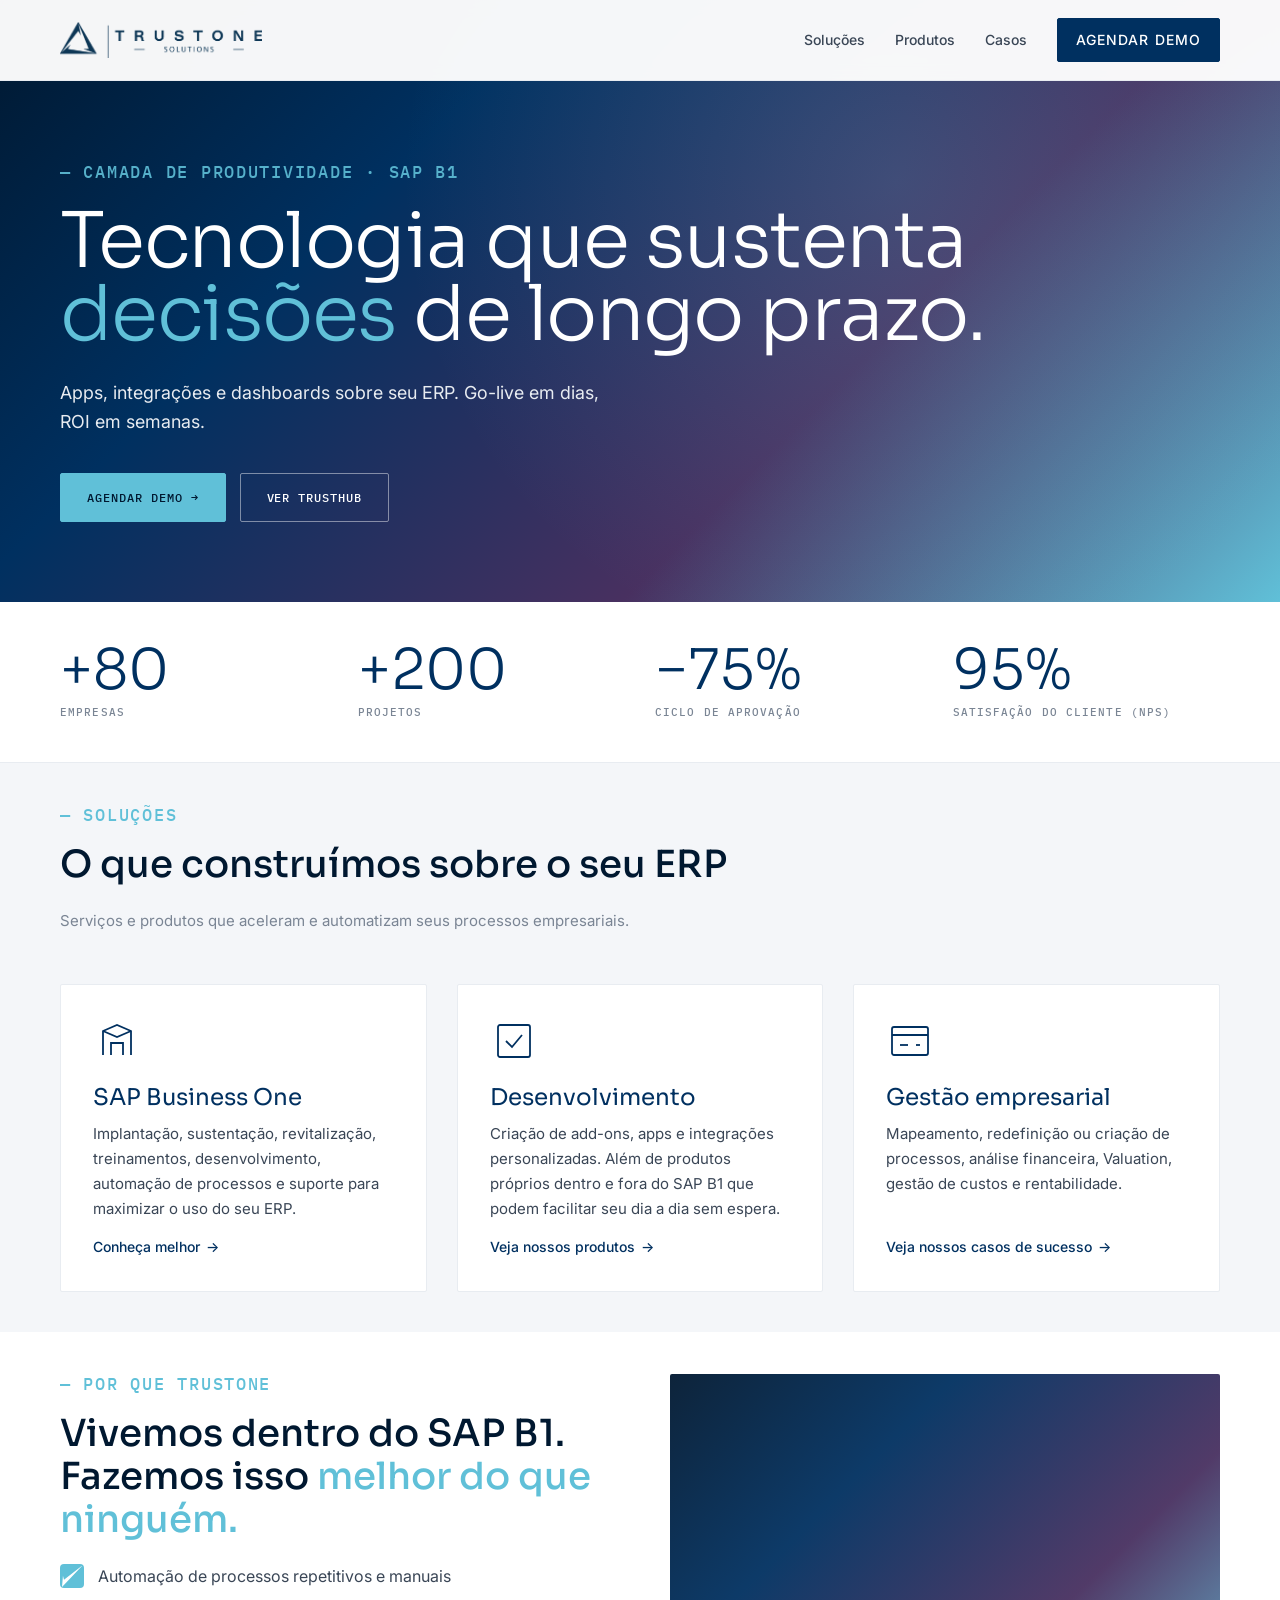
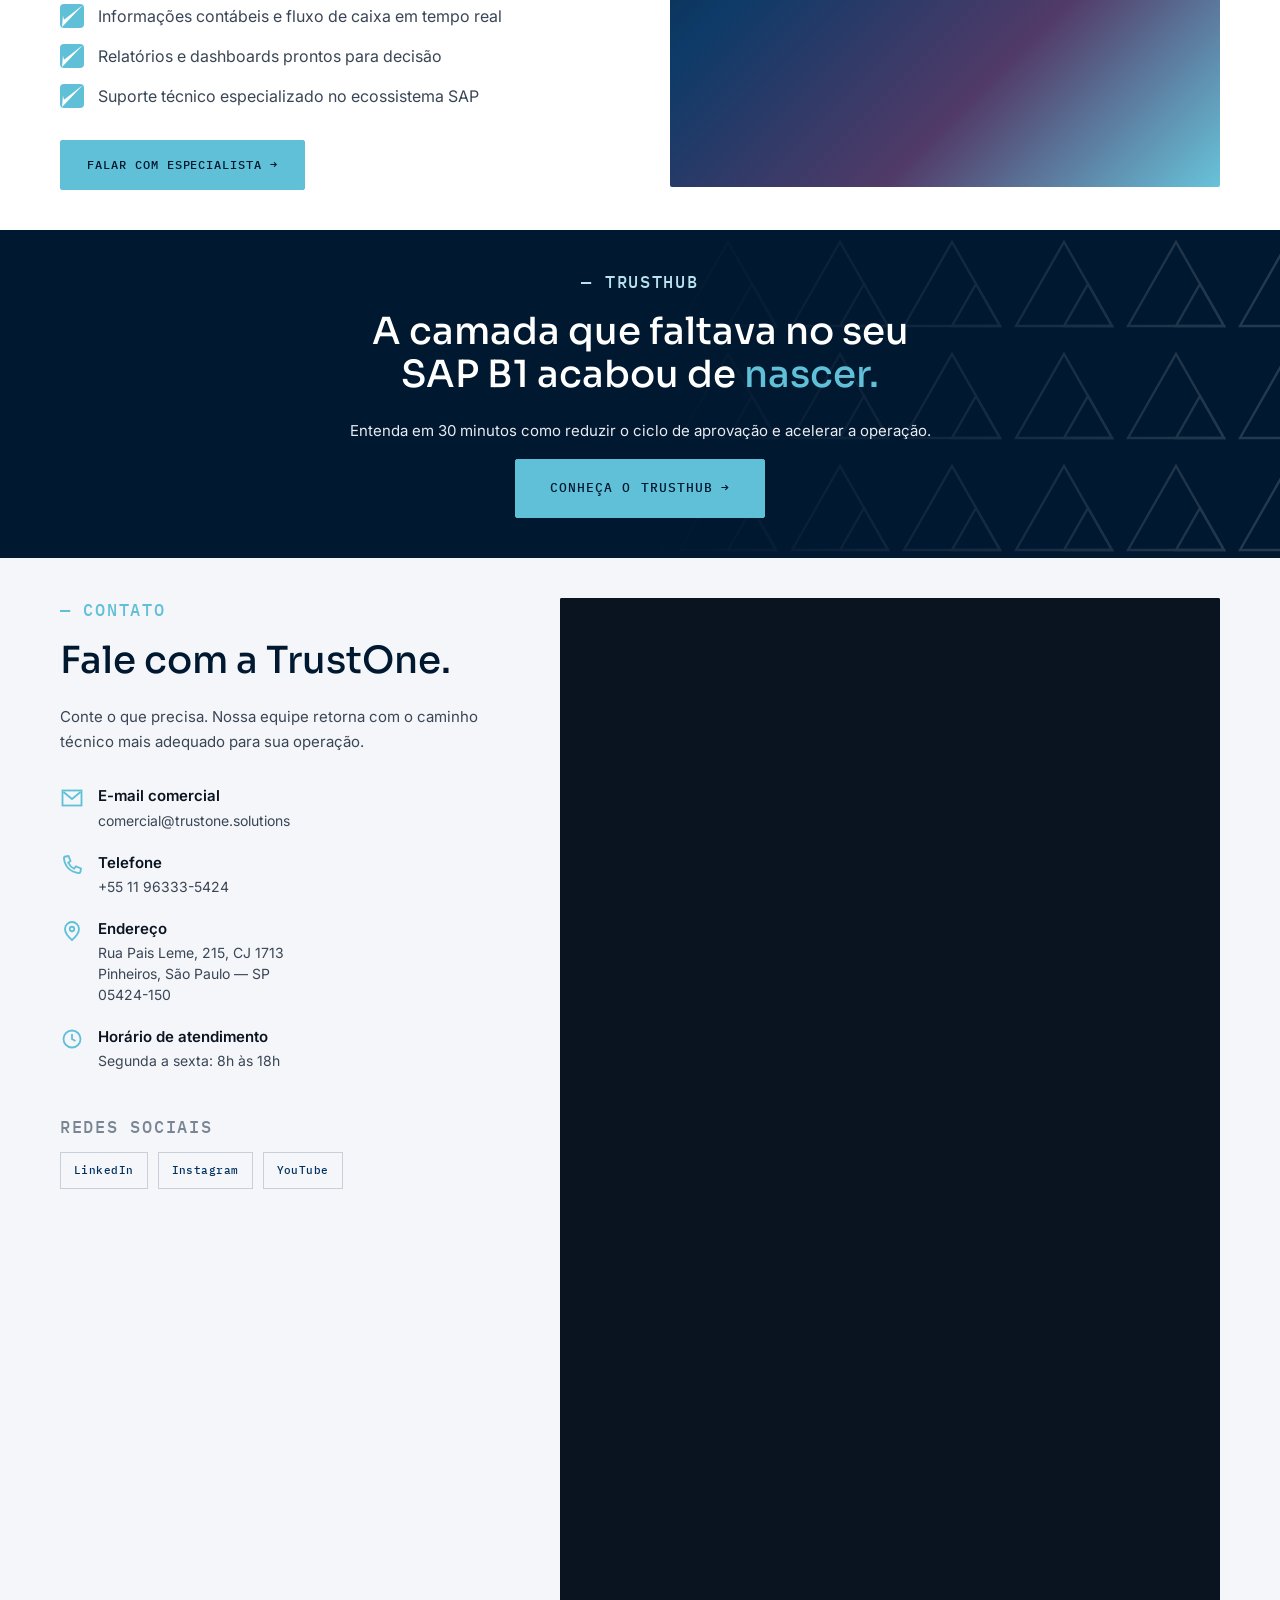
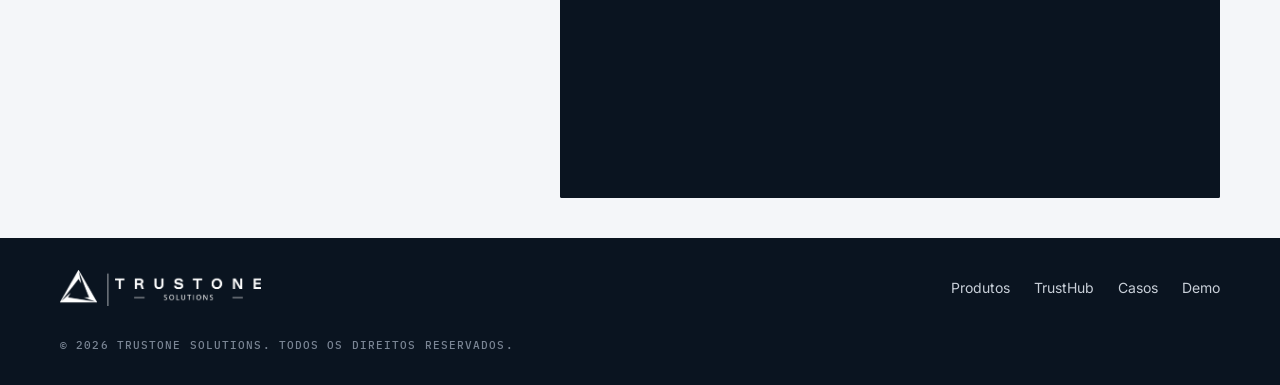
==== index.html @ a484a376 "feat: novo site" ====
<!DOCTYPE html>
<html lang="pt-BR">

<head>
  <meta charset="UTF-8" />
  <meta name="viewport" content="width=device-width, initial-scale=1.0" />
  <meta name="description" content="TrustOne Solutions - A camada de produtividade que faltava no seu SAP B1. Apps, integrações e dashboards com go-live em dias." />
  <meta name="keywords" content="SAP Business One, consultoria empresarial, analytics, desenvolvimento, gestão empresarial, ERP, business intelligence, automação de processos, São Paulo">
  <meta name="language" content="pt-BR">
  <link rel="icon" type="image/png" href="assets/favicon.png">
  <title>TrustOne Solutions</title>

  <!-- Google Fonts: Sora (títulos), Inter (corpo), IBM Plex Mono (labels) -->
  <link rel="preconnect" href="https://fonts.googleapis.com" />
  <link rel="preconnect" href="https://fonts.gstatic.com" crossorigin />
  <link
    href="https://fonts.googleapis.com/css2?family=IBM+Plex+Mono:wght@400;500&family=Inter:wght@400;500;600&family=Sora:wght@300;400;500;600&display=swap"
    rel="stylesheet" />

  <!-- Folha de estilo principal -->
  <link rel="stylesheet" href="style.css" />
</head>

<body>

  <!-- Header / Navegação principal -->
  <header class="site-header" id="header">
    <div class="container header-inner">
      <a href="#" class="logo" aria-label="TrustOne Solutions - Início">
        <img src="assets/logo_horizontal_1cor.png" alt="TrustOne Solutions" />
      </a>

      <nav class="main-nav" id="mainNav" aria-label="Navegação principal">
        <a href="#solucoes">Soluções</a>
        <a href="produtos.html">Produtos</a>
        <a href="casos.html">Casos</a>
        <a href="#contato" class="btn btn--small">Agendar demo</a>
      </nav>

      <button class="menu-toggle" id="menuToggle" aria-label="Abrir menu" aria-expanded="false" aria-controls="mainNav">
        <span></span>
        <span></span>
        <span></span>
      </button>
    </div>
  </header>

  <main>
    <!-- Hero Section -->
    <section class="hero" id="home" aria-labelledby="heroTitle">
      <div class="container hero__content">
        <p class="caption caption--mono hero__eyebrow">— Camada de Produtividade · SAP B1</p>
        <h1 id="heroTitle" class="display display--l hero__title">
          Tecnologia que sustenta <span class="text-cyan">decisões</span> de longo prazo.
        </h1>
        <p class="body-text hero__lead">
          Apps, integrações e dashboards sobre seu ERP. Go-live em dias, ROI em semanas.
        </p>
        <div class="hero__actions">
          <a href="#contato" class="btn btn--primary">Agendar demo <span class="arrow" aria-hidden="true">→</span></a>
          <a href="trusthub.html" class="btn btn--outline">Ver TrustHub</a>
        </div>
      </div>
    </section>

    <!-- Métricas de Impacto -->
    <section class="metrics" aria-labelledby="metricsTitle">
      <h2 id="metricsTitle" class="visually-hidden">Métricas de Impacto</h2>
      <div class="container metrics__grid">
        <article class="metric-card">
          <span class="metric-card__number" data-target="80" data-prefix="+">+80</span>
          <span class="metric-card__label">Empresas</span>
        </article>
        <article class="metric-card">
          <span class="metric-card__number" data-target="200" data-prefix="+">+200</span>
          <span class="metric-card__label">Projetos</span>
        </article>
        <article class="metric-card">
          <span class="metric-card__number" data-target="75" data-prefix="−" data-suffix="%">−75%</span>
          <span class="metric-card__label">Ciclo de Aprovação</span>
        </article>
        <article class="metric-card">
          <span class="metric-card__number" data-target="95" data-suffix="%">95</span>
          <span class="metric-card__label">Satisfação do cliente (NPS)</span>
        </article>
      </div>
    </section>

    <!-- Produtos / Soluções -->
    <section class="solutions" id="solucoes" aria-labelledby="solutionsTitle">
      <div class="container">
        <header class="section-header">
          <p class="caption caption--mono">— Soluções</p>
          <h2 id="solutionsTitle" class="headline">O que construímos sobre o seu ERP</h2>
          <p class="body-text section-header__lead">Serviços e produtos que aceleram e automatizam seus processos empresariais.</p>
        </header>

        <div class="cards-grid">
          <article class="solution-card">
            <div class="solution-card__icon" aria-hidden="true">
              <svg viewBox="0 0 48 48" fill="none" xmlns="http://www.w3.org/2000/svg">
                <path d="M10 38V14L24 8L38 14V38" stroke="currentColor" stroke-width="1.8" stroke-linejoin="miter" />
                <path d="M18 38V26H30V38" stroke="currentColor" stroke-width="1.8" stroke-linejoin="miter" />
                <path d="M10 14L24 20L38 14" stroke="currentColor" stroke-width="1.8" stroke-linejoin="miter" />
              </svg>
            </div>
            <h3 class="subhead">SAP Business One</h3>
            <p class="body-text">Implantação, sustentação, revitalização, treinamentos, desenvolvimento, automação de processos e suporte para maximizar o uso do seu ERP.</p>
            <a href="sapb1.html" class="link-arrow">Conheça melhor <span aria-hidden="true">→</span></a>
          </article>

          <article class="solution-card">
            <div class="solution-card__icon" aria-hidden="true">
              <svg viewBox="0 0 48 48" fill="none" xmlns="http://www.w3.org/2000/svg">
                <rect x="8" y="8" width="32" height="32" rx="2" stroke="currentColor" stroke-width="1.8"
                  stroke-linejoin="miter" />
                <path d="M16 24L22 30L32 18" stroke="currentColor" stroke-width="1.8" stroke-linejoin="miter" />
              </svg>
            </div>
            <h3 class="subhead">Desenvolvimento</h3>
            <p class="body-text">Criação de add-ons, apps e integrações personalizadas. Além de produtos próprios dentro e fora do SAP B1 que podem facilitar seu dia a dia sem espera.</p>
            <a href="produtos.html" class="link-arrow">Veja nossos produtos <span aria-hidden="true">→</span></a>
          </article>
          
          <article class="solution-card">
            <div class="solution-card__icon" aria-hidden="true">
              <svg viewBox="0 0 48 48" fill="none" xmlns="http://www.w3.org/2000/svg">
                <rect x="6" y="10" width="36" height="28" rx="2" stroke="currentColor" stroke-width="1.8"
                  stroke-linejoin="miter" />
                <path d="M6 18H42" stroke="currentColor" stroke-width="1.8" stroke-linejoin="miter" />
                <path d="M14 28H22" stroke="currentColor" stroke-width="1.8" stroke-linejoin="miter" />
                <path d="M30 28H34" stroke="currentColor" stroke-width="1.8" stroke-linejoin="miter" />
              </svg>
            </div>
            <h3 class="subhead">Gestão empresarial</h3>
            <p class="body-text">Mapeamento, redefinição ou criação de processos, análise financeira, Valuation, gestão de custos e rentabilidade.</p>
            <a href="casos.html" class="link-arrow">Veja nossos casos de sucesso <span aria-hidden="true">→</span></a>
          </article>
        </div>
      </div>
    </section>

    <!-- Diferenciais -->
    <section class="edge" id="sapb1" aria-labelledby="edgeTitle">
      <div class="container edge__layout">
        <div class="edge__copy">
          <p class="caption caption--mono">— Por que TrustOne</p>
          <h2 id="edgeTitle" class="headline">Vivemos dentro do SAP B1. Fazemos isso <span class="text-cyan">melhor do que ninguém.</span></h2>
          <ul class="check-list">
            <li>
              <span class="check-list__icon" aria-hidden="true">
                <img src="assets/check.svg" alt="" />
              </span>
              <span>Automação de processos repetitivos e manuais</span>
            </li>
            <li>
              <span class="check-list__icon" aria-hidden="true">
                <img src="assets/check.svg" alt="" />
              </span>
              <span>Informações contábeis e fluxo de caixa em tempo real</span>
            </li>
            <li>
              <span class="check-list__icon" aria-hidden="true">
                <img src="assets/check.svg" alt="" />
              </span>
              <span>Relatórios e dashboards prontos para decisão</span>
            </li>
            <li>
              <span class="check-list__icon" aria-hidden="true">
                <img src="assets/check.svg" alt="" />
              </span>
              <span>Suporte técnico especializado no ecossistema SAP</span>
            </li>
          </ul>
          <a href="#contato" class="btn btn--primary">Falar com especialista <span class="arrow"
              aria-hidden="true">→</span></a>
        </div>
        <div class="edge__visual" aria-hidden="true">
          <div class="gradient-block"></div>
        </div>
      </div>
    </section>

    <!-- CTA Final -->
    <section class="cta cta--trusthub" id="demo" aria-labelledby="ctaTitle">
      <div class="container cta__content">
        <p class="caption caption--mono caption--light">— TrustHub</p>
        <h2 id="ctaTitle" class="headline headline--light">A camada que faltava no seu SAP B1 acabou de <span class="text-cyan">nascer.</span></h2>
        <p class="body-text body-text--light">Entenda em 30 minutos como reduzir o ciclo de aprovação e acelerar a
          operação.</p>
        <a href="trusthub.html" class="btn btn--primary btn--large">Conheça o TrustHub <span class="arrow" aria-hidden="true">→</span></a>
      </div>
    </section>

    <section class="contact" id="contato" aria-labelledby="contactTitle">
      <div class="container contact__layout">
        <div class="contact__details">
          <p class="caption caption--mono">— Contato</p>
          <h2 id="contactTitle" class="headline">Fale com a TrustOne.</h2>
          <p class="body-text">Conte o que precisa. Nossa equipe retorna com o caminho técnico mais adequado para sua operação.</p>

          <div class="contact__channels">
            <a class="contact-channel" href="mailto:comercial@trustone.solutions">
              <span class="contact-channel__icon" aria-hidden="true">
                <svg viewBox="0 0 24 24" fill="none" xmlns="http://www.w3.org/2000/svg"><rect x="2.5" y="4.5" width="19" height="15" stroke="currentColor" stroke-width="1.8"/><path d="M3.5 6L12 13L20.5 6" stroke="currentColor" stroke-width="1.8"/></svg>
              </span>
              <span><strong>E-mail comercial</strong><small>comercial@trustone.solutions</small></span>
            </a>
            <a class="contact-channel" href="tel:+5511963335424">
              <span class="contact-channel__icon" aria-hidden="true">
                <svg viewBox="0 0 24 24" fill="none" xmlns="http://www.w3.org/2000/svg"><path d="M5.5 3.5L8.5 3L10.5 8L8.2 9.7C9.45 12.25 11.5 14.4 14.1 15.7L15.9 13.45L21 15.5L20.5 18.5C20.35 19.45 19.5 20.15 18.55 20.05C10.45 19.2 4.8 13.55 3.95 5.45C3.85 4.5 4.55 3.65 5.5 3.5Z" stroke="currentColor" stroke-width="1.8" stroke-linejoin="miter"/></svg>
              </span>
              <span><strong>Telefone</strong><small>+55 11 96333-5424</small></span>
            </a>
            <a class="contact-channel" href="https://maps.google.com/?q=Rua+Pais+Leme,+215,+CJ+1713,+Pinheiros,+Sao+Paulo,+SP,+05424-150" target="_blank" rel="noopener noreferrer">
              <span class="contact-channel__icon" aria-hidden="true">
                <svg viewBox="0 0 24 24" fill="none" xmlns="http://www.w3.org/2000/svg"><path d="M19 10C19 15 12 21 12 21C12 21 5 15 5 10C5 6.13 8.13 3 12 3C15.87 3 19 6.13 19 10Z" stroke="currentColor" stroke-width="1.8"/><circle cx="12" cy="10" r="2.25" stroke="currentColor" stroke-width="1.8"/></svg>
              </span>
              <span><strong>Endereço</strong><small>Rua Pais Leme, 215, CJ 1713<br>Pinheiros, São Paulo — SP<br>05424-150</small></span>
            </a>
            <div class="contact-channel">
              <span class="contact-channel__icon" aria-hidden="true">
                <svg viewBox="0 0 24 24" fill="none" xmlns="http://www.w3.org/2000/svg"><circle cx="12" cy="12" r="8.5" stroke="currentColor" stroke-width="1.8"/><path d="M12 7V12L15.5 14" stroke="currentColor" stroke-width="1.8"/></svg>
              </span>
              <span><strong>Horário de atendimento</strong><small>Segunda a sexta: 8h às 18h</small></span>
            </div>
          </div>

          <div class="contact__socials">
            <p class="caption">Redes sociais</p>
            <div class="contact__social-links">
              <a href="#" aria-label="LinkedIn da TrustOne">LinkedIn</a>
              <a href="#" aria-label="Instagram da TrustOne">Instagram</a>
              <a href="#" aria-label="YouTube da TrustOne">YouTube</a>
            </div>
          </div>
        </div>

        <div class="contact__form">
          <iframe src="https://forms.clickup.com/90132077856/f/2ky4mq90-2053/MAJSIE3QM53Y53KJA2" title="Formulário de Contato TrustOne Solutions" loading="lazy" allowfullscreen></iframe>
        </div>
      </div>
    </section>
  </main>

  <!-- Footer -->
  <footer class="site-footer" id="conteudo">
    <div class="container footer-inner">
      <a href="#" class="logo logo--footer" aria-label="TrustOne Solutions - Início">
        <img src="assets/logo_horizontal_2cores.png" alt="TrustOne Solutions" />
      </a>
      <nav class="footer-nav" aria-label="Links do rodapé">
        <a href="produtos.html">Produtos</a>
        <a href="trusthub.html">TrustHub</a>
        <a href="casos.html">Casos</a>
        <a href="#contato">Demo</a>
      </nav>
      <p class="caption caption--mono footer__legal">© 2026 TrustOne Solutions. Todos os direitos reservados.</p>
    </div>
  </footer>

  <script src="script.js"></script>
</body>

</html>
---- style.css ----
/* ==========================================================================
   TrustOne Solutions — Brandbook 2026
   Arquivo: style.css
   Tecnologias: CSS3 puro, variáveis (:root), Google Fonts.
   Objetivo: implementar identidade visual com modularidade e consistência.
   ========================================================================== */

/* --------------------------------------------------------------------------
   1. VARIÁVEIS DE MARCA
   Todas as cores, fontes e espaçamentos-base são declarados em :root para
   garantir consistência entre componentes e facilitar manutenção futura.
   -------------------------------------------------------------------------- */
:root {
  /* Primárias */
  --trust-navy: #003060;
  --trust-cyan: #60C0D8;

  /* Secundárias e suporte */
  --navy-900: #001830;
  --navy-600: #184878;
  --violeta: #483060;
  --ciano-300: #B8E2ED;

  /* Neutros estruturais */
  --ink: #0A1420;
  --graphite: #3A4656;
  --stone: #7A8594;
  --fog: #C8CFD8;
  --mist: #E8ECF1;
  --paper: #F4F6F9;

  /* Gradiente institucional — 135° conforme Brandbook p. 38 */
  --gradient-institutional: linear-gradient(
    135deg,
    var(--navy-900) 0%,
    var(--trust-navy) 30%,
    var(--violeta) 65%,
    var(--trust-cyan) 100%
  );

  /* Tipografia */
  --font-sora: 'Sora', sans-serif;           /* Títulos e display */
  --font-inter: 'Inter', sans-serif;         /* Corpo de texto */
  --font-mono: 'IBM Plex Mono', monospace;   /* Labels, captions, metadados */

  /* Unidade de espaçamento-base (X = 40pt convertido para px) */
  --space-unit: 40px;

  /* Transições */
  --transition-fast: 150ms ease;
  --transition-base: 220ms ease;
}

/* --------------------------------------------------------------------------
   2. RESET E BASE
   -------------------------------------------------------------------------- */
*,
*::before,
*::after {
  box-sizing: border-box;
}

html {
  scroll-behavior: smooth;
  -webkit-font-smoothing: antialiased;
  -moz-osx-font-smoothing: grayscale;
}

body {
  margin: 0;
  padding: 0;
  font-family: var(--font-inter);
  font-size: 16px;
  line-height: 1.6;
  color: var(--ink);
  background-color: var(--paper);
}

img {
  max-width: 100%;
  height: auto;
  display: block;
}

a {
  color: inherit;
  text-decoration: none;
}

button {
  font-family: inherit;
}

/* --------------------------------------------------------------------------
   3. TIPOGRAFIA
   A hierarquia respeita o silêncio: pesos leves nos displays, corpo legível
   em Inter e metadados técnicos em IBM Plex Mono.
   -------------------------------------------------------------------------- */

/* Display XXL: 180pt / line-height 0.92 / weight 300 */
.display {
  font-family: var(--font-sora);
  font-weight: 300;
  letter-spacing: -0.02em;
  margin: 0;
}

.display--xxl {
  font-size: clamp(48px, 12vw, 180pt);
  line-height: 0.92;
}

/* Display XL: 120pt / line-height 0.95 / weight 300 */
.display--xl {
  font-size: clamp(42px, 9vw, 120pt);
  line-height: 0.95;
}

/* Display L: 96pt / line-height 0.95 / weight 300 */
.display--l {
  font-size: clamp(36px, 6vw, 96pt);
  line-height: 0.95;
}

/* Headline: 40pt / line-height 1.15 / weight 500 */
.headline {
  font-family: var(--font-sora);
  font-size: clamp(28px, 3.2vw, 28pt);
  font-weight: 500;
  line-height: 1.15;
  color: var(--navy-900);
  margin: 0 0 0.6em;
}

.headline--light {
  color: #ffffff;
}

/* Subhead: 28pt / line-height 1.3 / weight 400 */
.subhead {
  font-family: var(--font-sora);
  font-size: clamp(20px, 1.8vw, 28pt);
  font-weight: 400;
  line-height: 1.3;
  color: var(--trust-navy);
  margin: 0 0 0.4em;
}

/* Corpo de texto (Inter) */
.body-text {
  font-family: var(--font-inter);
  font-size: clamp(15px, 1.15vw, 17px);
  font-weight: 400;
  line-height: 1.65;
  color: var(--graphite);
  margin: 0 0 1em;
}

.body-text--light {
  color: var(--mist);
}

/* Caption / Label (IBM Plex Mono): 13pt / line-height 1.4 / letter-spacing 0.1em / weight 500 */
.caption {
  font-family: var(--font-mono);
  font-size: 13pt;
  font-weight: 500;
  line-height: 1.4;
  letter-spacing: 0.1em;
  text-transform: uppercase;
  color: var(--stone);
  margin: 0 0 1em;
}

.caption--mono {
  color: var(--trust-cyan);
}

.caption--light {
  color: var(--ciano-300);
}

/* Utilitários */
.text-cyan {
  color: var(--trust-cyan);
}

.visually-hidden {
  position: absolute;
  width: 1px;
  height: 1px;
  padding: 0;
  margin: -1px;
  overflow: hidden;
  clip: rect(0, 0, 0, 0);
  white-space: nowrap;
  border: 0;
}

/* --------------------------------------------------------------------------
   4. LAYOUT
   Container centralizado com largura máxima e padding responsivo.
   A unidade X = 40pt é usada como referência para margens verticais.
   -------------------------------------------------------------------------- */
.container {
  width: 100%;
  max-width: 1280px;
  margin: 0 auto;
  padding: 0 clamp(20px, 5vw, calc(var(--space-unit) * 1.5));
}

section {
  padding: calc(var(--space-unit)) 0;
}

/* --------------------------------------------------------------------------
   5. HEADER E NAVEGAÇÃO
   -------------------------------------------------------------------------- */
.site-header {
  position: fixed;
  top: 0;
  left: 0;
  width: 100%;
  z-index: 1000;
  background-color: rgba(255, 255, 255, 0.96);
  backdrop-filter: blur(8px);
  border-bottom: 1px solid var(--mist);
  transition: box-shadow var(--transition-base);
}

.site-header--scrolled {
  box-shadow: 0 2px 12px rgba(10, 20, 32, 0.08);
}

.header-inner {
  display: flex;
  align-items: center;
  justify-content: space-between;
  height: 80px;
}

.logo img {
  height: 36px;
  width: auto;
}

.logo--footer img {
  filter: brightness(0) invert(1);
}

.main-nav {
  display: flex;
  align-items: center;
  gap: calc(var(--space-unit) * 0.75);
}

.main-nav a {
  font-family: var(--font-inter);
  font-size: 14px;
  font-weight: 500;
  color: var(--graphite);
  transition: color var(--transition-fast);
}

.main-nav a:hover {
  color: var(--trust-navy);
}

.main-nav a.btn {
  color: #ffffff;
}

/* Botão hamburger — visível apenas em mobile */
.menu-toggle {
  display: none;
  flex-direction: column;
  justify-content: center;
  width: 40px;
  height: 40px;
  background: transparent;
  border: none;
  cursor: pointer;
  gap: 6px;
  padding: 0;
}

.menu-toggle span {
  display: block;
  width: 24px;
  height: 2px;
  background-color: var(--trust-navy);
  transition: transform var(--transition-fast), opacity var(--transition-fast);
}

.menu-toggle[aria-expanded="true"] span:nth-child(1) {
  transform: translateY(8px) rotate(45deg);
}

.menu-toggle[aria-expanded="true"] span:nth-child(2) {
  opacity: 0;
}

.menu-toggle[aria-expanded="true"] span:nth-child(3) {
  transform: translateY(-8px) rotate(-45deg);
}

/* --------------------------------------------------------------------------
   6. BOTÕES E LINKS
   -------------------------------------------------------------------------- */
.btn {
  display: inline-flex;
  align-items: center;
  justify-content: center;
  gap: 8px;
  font-family: var(--font-mono);
  font-size: 12px;
  font-weight: 500;
  letter-spacing: 0.08em;
  text-transform: uppercase;
  padding: 14px 26px;
  border: 1px solid transparent;
  border-radius: 2px;
  cursor: pointer;
  transition: background-color var(--transition-fast),
              border-color var(--transition-fast),
              color var(--transition-fast),
              transform var(--transition-fast);
}

.btn--primary {
  background-color: var(--trust-cyan);
  color: var(--navy-900);
  border-color: var(--trust-cyan);
}

.btn--primary:hover {
  background-color: var(--ciano-300);
  border-color: var(--ciano-300);
  transform: translateY(-1px);
}

.btn--outline {
  background-color: transparent;
  color: #ffffff;
  border-color: rgba(255, 255, 255, 0.45);
}

.btn--outline:hover {
  background-color: rgba(255, 255, 255, 0.08);
  border-color: rgba(255, 255, 255, 0.8);
}

.btn--small {
  padding: 10px 18px;
  background-color: var(--trust-navy);
  color: #ffffff;
  border-color: var(--trust-navy);
}

.btn--small:hover {
  background-color: var(--navy-600);
  border-color: var(--navy-600);
}

.btn--large {
  padding: 18px 34px;
  font-size: 13px;
}

.link-arrow {
  display: inline-flex;
  align-items: center;
  gap: 6px;
  margin-top: auto;
  font-family: var(--font-inter);
  font-size: 14px;
  font-weight: 500;
  color: var(--trust-navy);
  transition: gap var(--transition-fast);
}

.link-arrow:hover {
  gap: 10px;
}

/* --------------------------------------------------------------------------
   7. HERO
   Fundo com gradiente institucional de 135°. Texto claro sobre fundo escuro.
   -------------------------------------------------------------------------- */
.hero {
  position: relative;
  display: flex;
  align-items: center;
  padding-top: calc(var(--space-unit) * 4);
  padding-bottom: calc(var(--space-unit) * 2);
  background: var(--gradient-institutional);
  color: #ffffff;
  overflow: hidden;
}

.hero::after {
  content: "";
  position: absolute;
  inset: 0;
  background: radial-gradient(circle at 70% 30%, rgba(96, 192, 216, 0.2), transparent 50%);
  pointer-events: none;
}

.hero__content {
  position: relative;
  z-index: 1;
}

.hero__eyebrow {
  margin-bottom: 1.2em;
  opacity: 0.9;
}

.hero__title {
  color: #ffffff;
  margin-bottom: 0.35em;
}

.hero__lead {
  max-width: 540px;
  color: var(--mist);
  font-size: clamp(16px, 1.4vw, 19px);
  margin-bottom: 2em;
}

.hero__actions {
  display: flex;
  flex-wrap: wrap;
  gap: 14px;
}

/* --------------------------------------------------------------------------
   8. MÉTRICAS
   Números em Sora, labels em IBM Plex Mono. Fundo claro para contraste.
   -------------------------------------------------------------------------- */
.metrics {
  background-color: #ffffff;
  border-bottom: 1px solid var(--mist);
}

.metrics__grid {
  display: grid;
  grid-template-columns: repeat(4, 1fr);
  gap: calc(var(--space-unit) * 0.75);
}

.metric-card {
  display: flex;
  flex-direction: column;
  gap: 6px;
}

.metric-card__number {
  font-family: var(--font-sora);
  font-size: clamp(36px, 4.5vw, 56px);
  font-weight: 300;
  line-height: 1;
  color: var(--trust-navy);
}

.metric-card__label {
  font-family: var(--font-mono);
  font-size: 11px;
  font-weight: 500;
  letter-spacing: 0.1em;
  text-transform: uppercase;
  color: var(--stone);
}

/* --------------------------------------------------------------------------
   9. SEÇÃO DE SOLUÇÕES E CARDS
   Cards com bordas limpas, sombra sutil e uso generoso de espaço em branco.
   -------------------------------------------------------------------------- */
.solutions {
  background-color: var(--paper);
}

.section-header {
  max-width: 680px;
  margin-bottom: calc(var(--space-unit) * 1.25);
}

.section-header__lead {
  color: var(--stone);
}

.cards-grid {
  display: grid;
  grid-template-columns: repeat(3, minmax(0, 1fr));
  gap: calc(var(--space-unit) * 0.75);
}

.solution-card {
  display: flex;
  flex-direction: column;
  background-color: #ffffff;
  border: 1px solid var(--mist);
  border-radius: 2px;
  padding: calc(var(--space-unit) * 0.8);
  transition: border-color var(--transition-base),
              box-shadow var(--transition-base),
              transform var(--transition-base);
}

.solution-card:hover {
  border-color: var(--fog);
  box-shadow: 0 12px 32px rgba(10, 20, 32, 0.06);
  transform: translateY(-4px);
}

.solution-card__icon {
  width: 48px;
  height: 48px;
  color: var(--trust-navy);
  margin-bottom: calc(var(--space-unit) * 0.45);
}

.solution-card__icon svg {
  width: 100%;
  height: 100%;
}

/* --------------------------------------------------------------------------
   10. DIFERENCIAIS
   -------------------------------------------------------------------------- */
.edge {
  background-color: #ffffff;
}

.edge__layout {
  display: grid;
  grid-template-columns: 1fr 1fr;
  gap: calc(var(--space-unit) * 1.5);
  align-items: center;
}

.edge__copy {
  max-width: 560px;
}

.check-list {
  list-style: none;
  padding: 0;
  margin: 0 0 calc(var(--space-unit) * 0.8);
  display: flex;
  flex-direction: column;
  gap: 16px;
}

.check-list li {
  display: flex;
  align-items: center;
  gap: 14px;
  font-family: var(--font-inter);
  font-size: 16px;
  line-height: 1.5;
  color: var(--graphite);
}

/* Símbolo do check do logotipo usado como selo/bullet autônomo */
.check-list__icon {
  flex-shrink: 0;
  display: flex;
  align-items: center;
  justify-content: center;
  width: 24px;
  height: 24px;
  background-color: var(--trust-cyan);
  border-radius: 4px;
}

.check-list__icon img {
  width: 20px;
  height: auto;
  display: block;
}

.gradient-block {
  width: 100%;
  aspect-ratio: 4 / 3;
  background: var(--gradient-institutional);
  border-radius: 2px;
  opacity: 0.95;
}

/* --------------------------------------------------------------------------
   11. CTA FINAL
   -------------------------------------------------------------------------- */
.cta {
  background-color: var(--navy-900);
  text-align: center;
}

.cta--trusthub {
  position: relative;
  overflow: hidden;
}

.cta--trusthub::before {
  position: absolute;
  inset: 0;
  content: "";
  background-image: url("assets/triangles_pattern.svg");
  background-repeat: repeat;
  background-size: 112px 112px;
  -webkit-mask-image: linear-gradient(to right, transparent 0, transparent 50%, #000 100%);
  mask-image: linear-gradient(to right, transparent 0, transparent 50%, #000 100%);
  opacity: .15;
  pointer-events: none;
}

.cta--trusthub .cta__content {
  position: relative;
  z-index: 1;
}

.cta__content {
  max-width: 720px;
}

/* --------------------------------------------------------------------------
   12. CONTATO
   -------------------------------------------------------------------------- */
.contact {
  background-color: var(--paper);
}

.contact__layout {
  display: grid;
  grid-template-columns: minmax(0, 0.8fr) minmax(0, 1.2fr);
  gap: calc(var(--space-unit) * 1.5);
  align-items: start;
}

.contact__details {
  max-width: 500px;
}

.contact__channels {
  display: grid;
  gap: 22px;
  margin-top: calc(var(--space-unit) * 0.8);
}

.contact-channel {
  display: flex;
  align-items: flex-start;
  gap: 14px;
  color: var(--graphite);
}

.contact-channel[href] {
  transition: color var(--transition-fast);
}

.contact-channel[href]:hover {
  color: var(--trust-navy);
}

.contact-channel__icon {
  flex: 0 0 24px;
  width: 24px;
  height: 24px;
  color: var(--trust-cyan);
}

.contact-channel__icon svg {
  display: block;
  width: 100%;
  height: 100%;
}

.contact-channel strong,
.contact-channel small {
  display: block;
}

.contact-channel strong {
  font-family: var(--font-inter);
  font-size: 15px;
  font-weight: 600;
  line-height: 1.35;
  color: var(--ink);
}

.contact-channel small {
  margin-top: 3px;
  font-family: var(--font-inter);
  font-size: 14px;
  line-height: 1.5;
  color: var(--graphite);
}

.contact__socials {
  margin-top: calc(var(--space-unit) * 1.1);
}

.contact__socials .caption {
  margin-bottom: 12px;
}

.contact__social-links {
  display: flex;
  flex-wrap: wrap;
  gap: 10px;
}

.contact__social-links a {
  border: 1px solid var(--fog);
  padding: 9px 13px;
  font-family: var(--font-mono);
  font-size: 11px;
  font-weight: 500;
  letter-spacing: 0.04em;
  color: var(--trust-navy);
  transition: border-color var(--transition-fast), background-color var(--transition-fast), color var(--transition-fast);
}

.contact__social-links a:hover {
  border-color: var(--trust-navy);
  background-color: var(--trust-navy);
  color: #ffffff;
}

.contact__form {
  min-height: 720px;
  overflow: hidden;
  background-color: var(--ink);
  border-radius: 2px;
}

.contact__form iframe {
  display: block;
  width: 100%;
  height: 1200px;
  min-height: 720px;
  border: 0;
  background-color: var(--ink);
}

/* --------------------------------------------------------------------------
   13. FOOTER
   -------------------------------------------------------------------------- */
.site-footer {
  background-color: var(--ink);
  color: #ffffff;
  padding: calc(var(--space-unit) * 0.8) 0;
}

.footer-inner {
  display: flex;
  flex-wrap: wrap;
  align-items: center;
  justify-content: space-between;
  gap: 20px;
}

.footer-nav {
  display: flex;
  gap: calc(var(--space-unit) * 0.6);
}

.footer-nav a {
  font-family: var(--font-inter);
  font-size: 14px;
  color: var(--fog);
  transition: color var(--transition-fast);
}

.footer-nav a:hover {
  color: #ffffff;
}

.footer__legal {
  width: 100%;
  margin-top: 12px;
  margin-bottom: 0;
  color: var(--stone);
  font-size: 11px;
}

/* --------------------------------------------------------------------------
   14. RESPONSIVIDADE
   -------------------------------------------------------------------------- */
@media (max-width: 1024px) {
  .cards-grid {
    grid-template-columns: repeat(2, 1fr);
  }
}

@media (max-width: 768px) {
  .main-nav {
    position: fixed;
    top: 80px;
    left: 0;
    width: 100%;
    flex-direction: column;
    align-items: flex-start;
    gap: 0;
    background-color: #ffffff;
    border-bottom: 1px solid var(--mist);
    padding: 16px clamp(20px, 5vw, calc(var(--space-unit) * 1.5));
    transform: translateY(-120%);
    opacity: 0;
    pointer-events: none;
    transition: transform var(--transition-base), opacity var(--transition-base);
  }

  .main-nav.is-open {
    transform: translateY(0);
    opacity: 1;
    pointer-events: auto;
  }

  .main-nav a {
    display: block;
    width: 100%;
    padding: 14px 0;
    border-bottom: 1px solid var(--mist);
  }

  .main-nav a.btn {
    margin-top: 12px;
    text-align: center;
    border: none;
  }

  .menu-toggle {
    display: flex;
  }

  .metrics__grid {
    grid-template-columns: repeat(2, 1fr);
    gap: calc(var(--space-unit) * 0.5);
  }

  .cards-grid {
    grid-template-columns: 1fr;
  }

  .edge__layout,
  .contact__layout {
    grid-template-columns: 1fr;
    gap: calc(var(--space-unit));
  }

  .contact__details {
    max-width: none;
  }

  .contact__form {
    min-height: 640px;
  }

  .contact__form iframe {
    min-height: 640px;
  }

  .gradient-block {
    max-width: 420px;
  }

  .hero__actions {
    flex-direction: column;
    align-items: flex-start;
  }
}

@media (max-width: 480px) {
  .metrics__grid {
    grid-template-columns: 1fr;
  }

  .footer-inner {
    flex-direction: column;
    align-items: flex-start;
  }
}
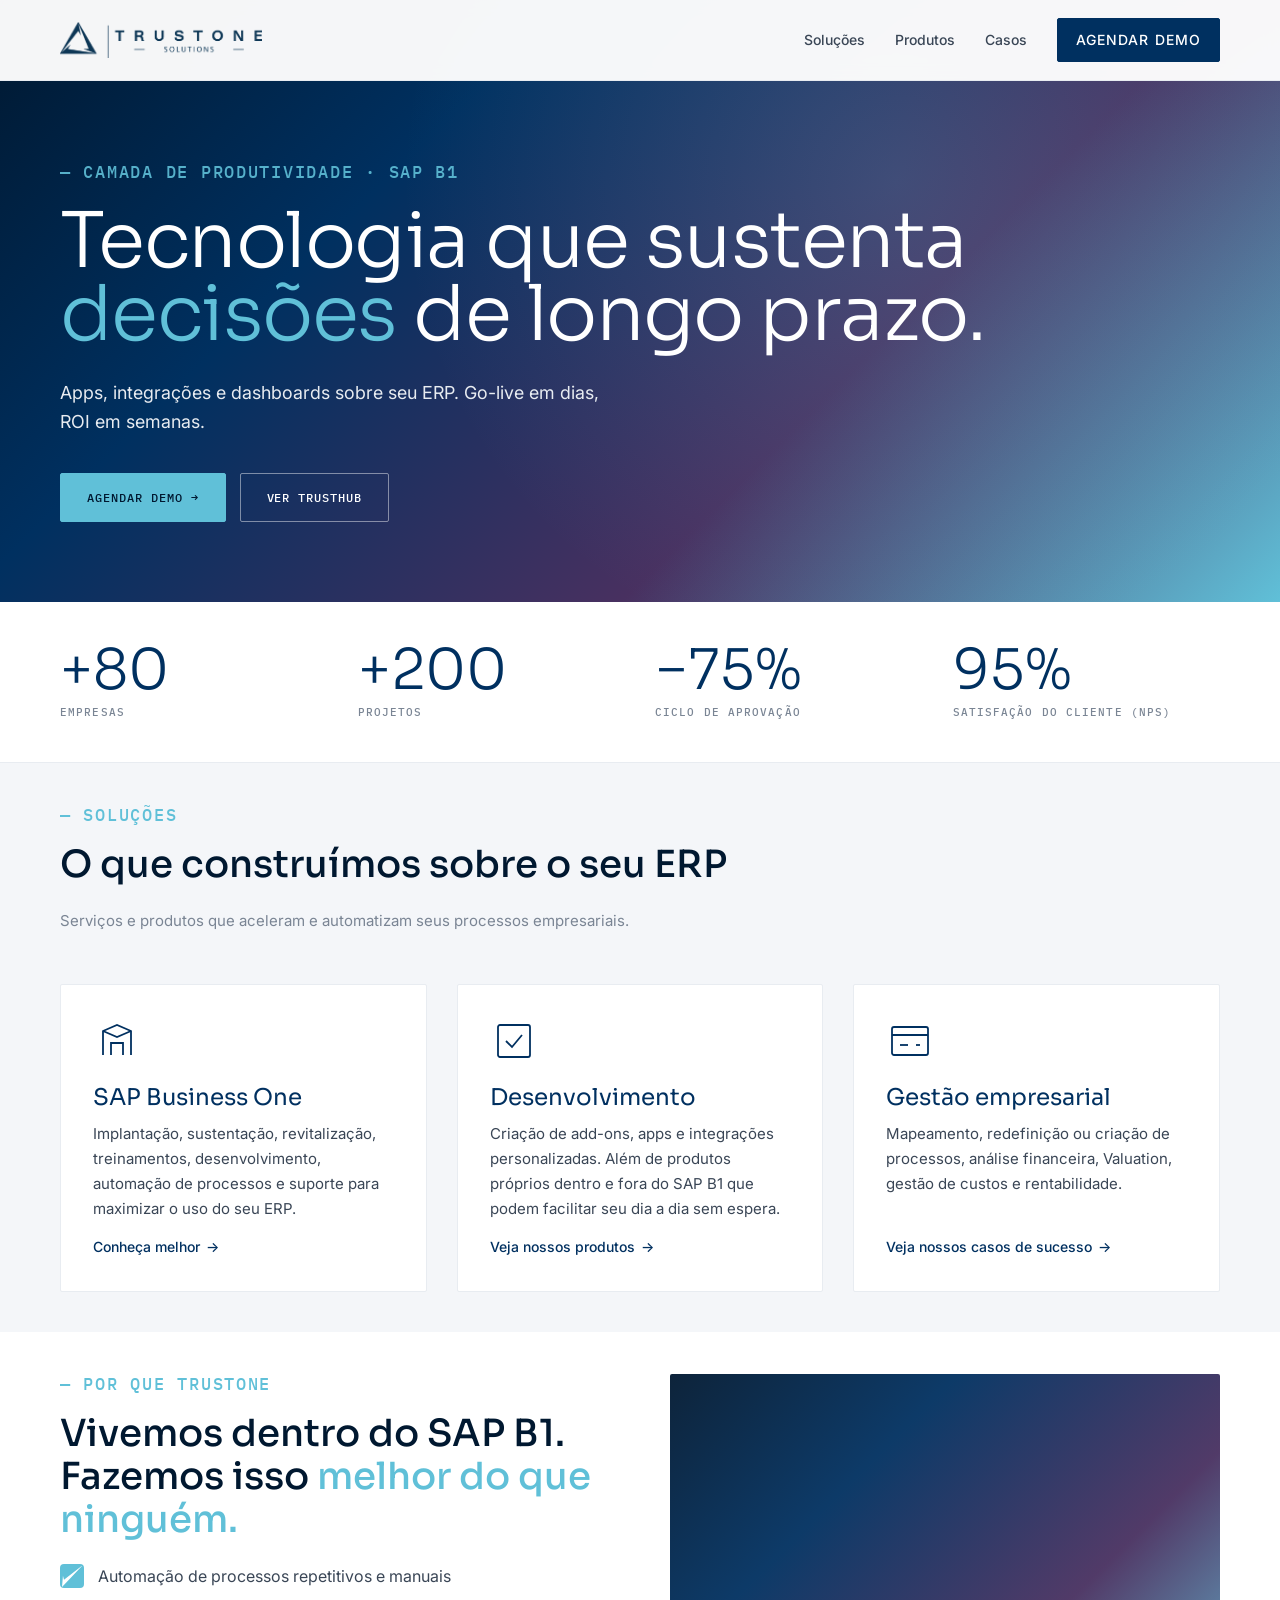
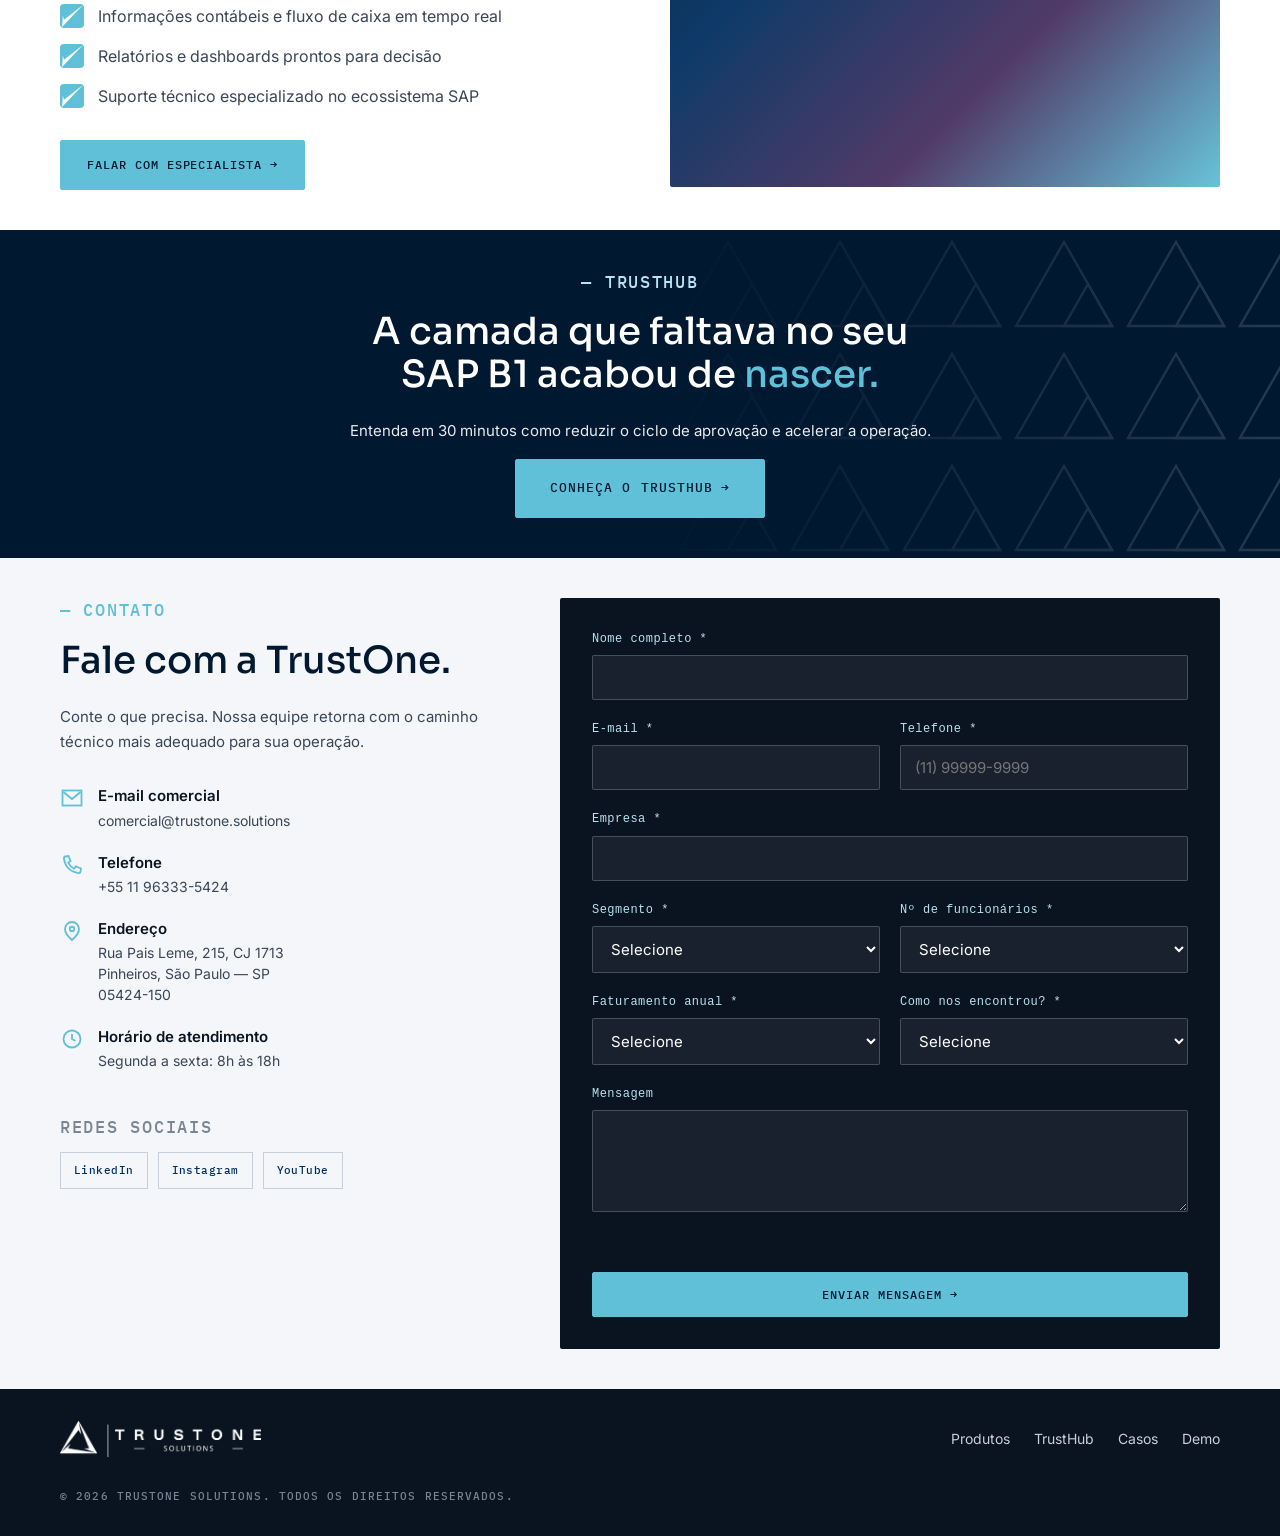
==== commit 792be5d6: "Contato: formulário próprio enviando para a API (substitui embed do ClickUp) Co-Authored-By: Claude " ====
--- a/index.html
+++ b/index.html
@@ -229,15 +229,43 @@
           <div class="contact__socials">
             <p class="caption">Redes sociais</p>
             <div class="contact__social-links">
-              <a href="#" aria-label="LinkedIn da TrustOne">LinkedIn</a>
-              <a href="#" aria-label="Instagram da TrustOne">Instagram</a>
-              <a href="#" aria-label="YouTube da TrustOne">YouTube</a>
+              <a href="https://www.linkedin.com/company/trustone-solutions/" target="_blank" rel="noopener noreferrer" aria-label="LinkedIn da TrustOne">LinkedIn</a>
+              <a href="https://www.instagram.com/trustone.solutions/" target="_blank" rel="noopener noreferrer" aria-label="Instagram da TrustOne">Instagram</a>
+              <a href="https://www.youtube.com/@TrustOneSolutionsB1" target="_blank" rel="noopener noreferrer" aria-label="YouTube da TrustOne">YouTube</a>
             </div>
           </div>
         </div>
 
         <div class="contact__form">
-          <iframe src="https://forms.clickup.com/90132077856/f/2ky4mq90-2053/MAJSIE3QM53Y53KJA2" title="Formulário de Contato TrustOne Solutions" loading="lazy" allowfullscreen></iframe>
+          <form class="lead-form" id="contactForm" novalidate>
+            <input type="hidden" name="request_type" value="contact" />
+            <div class="lead-form__trap" aria-hidden="true"><label>Não preencha<input type="text" name="website" tabindex="-1" autocomplete="off" /></label></div>
+
+            <div class="field field--full"><label for="lf-name">Nome completo *</label><input id="lf-name" name="full_name" type="text" autocomplete="name" maxlength="255" required /></div>
+            <div class="field"><label for="lf-email">E-mail *</label><input id="lf-email" name="email" type="email" autocomplete="email" maxlength="255" required /></div>
+            <div class="field"><label for="lf-phone">Telefone *</label><input id="lf-phone" name="phone" type="tel" autocomplete="tel" placeholder="(11) 99999-9999" maxlength="30" required /></div>
+            <div class="field field--full"><label for="lf-company">Empresa *</label><input id="lf-company" name="company_name" type="text" autocomplete="organization" maxlength="255" required /></div>
+            <div class="field"><label for="lf-segment">Segmento *</label>
+              <select id="lf-segment" name="segment" required>
+                <option value="">Selecione</option><option>Indústria</option><option>Comércio / Distribuição</option><option>Serviços</option><option>Tecnologia</option><option>Saúde</option><option>Agronegócio</option><option>Construção</option><option>Outro</option>
+              </select></div>
+            <div class="field"><label for="lf-employees">Nº de funcionários *</label>
+              <select id="lf-employees" name="employee_count" required>
+                <option value="">Selecione</option><option>1-10</option><option>11-50</option><option>51-100</option><option>101-500</option><option>501-1000</option><option>Mais de 1000</option>
+              </select></div>
+            <div class="field"><label for="lf-revenue">Faturamento anual *</label>
+              <select id="lf-revenue" name="annual_revenue" required>
+                <option value="">Selecione</option><option>Até R$ 4,8 milhões</option><option>R$ 4,8 a 30 milhões</option><option>R$ 30 a 100 milhões</option><option>R$ 100 a 300 milhões</option><option>Acima de R$ 300 milhões</option>
+              </select></div>
+            <div class="field"><label for="lf-found">Como nos encontrou? *</label>
+              <select id="lf-found" name="found_us" required>
+                <option value="">Selecione</option><option>Google</option><option>LinkedIn</option><option>Instagram</option><option>YouTube</option><option>Indicação</option><option>Evento</option><option>Outro</option>
+              </select></div>
+            <div class="field field--full"><label for="lf-message">Mensagem</label><textarea id="lf-message" name="message" rows="4" maxlength="5000"></textarea></div>
+
+            <p class="lead-form__status" id="contactStatus" role="status" aria-live="polite"></p>
+            <button type="submit" class="btn btn--primary lead-form__submit">Enviar mensagem <span class="arrow" aria-hidden="true">→</span></button>
+          </form>
         </div>
       </div>
     </section>
--- a/style.css
+++ b/style.css
@@ -881,3 +881,30 @@
     align-items: flex-start;
   }
 }
+
+
+/* ==========================================================================
+   Formulário de contato (API própria)
+   ========================================================================== */
+.contact__form { padding: 32px; }
+.lead-form { display: grid; grid-template-columns: 1fr 1fr; gap: 20px; }
+.lead-form .field { display: flex; flex-direction: column; gap: 6px; min-width: 0; }
+.lead-form .field--full, .lead-form__status, .lead-form__submit { grid-column: 1 / -1; }
+.lead-form label { font-family: var(--font-mono); font-size: 12px; letter-spacing: .04em; color: var(--ciano-300); }
+.lead-form input, .lead-form select, .lead-form textarea {
+  width: 100%; padding: 12px 14px; font: 15px var(--font-inter); color: #fff;
+  background: rgba(255,255,255,.06); border: 1px solid rgba(255,255,255,.2); border-radius: 2px;
+  transition: border-color var(--transition-fast);
+}
+.lead-form select option { color: #0A1420; }
+.lead-form input:focus, .lead-form select:focus, .lead-form textarea:focus { outline: none; border-color: var(--trust-cyan); }
+.lead-form .is-invalid { border-color: #ff7b7b; }
+.lead-form__trap { position: absolute; left: -9999px; }
+.lead-form__status { margin: 0; min-height: 1.4em; font-size: 14px; color: var(--fog); }
+.lead-form__status.is-error { color: #ff9b9b; }
+.lead-form__status.is-ok { color: #8fe0b0; }
+.lead-form__submit[disabled] { opacity: .6; cursor: wait; }
+@media (max-width: 768px) {
+  .contact__form { padding: 20px; min-height: 0; }
+  .lead-form { grid-template-columns: 1fr; }
+}
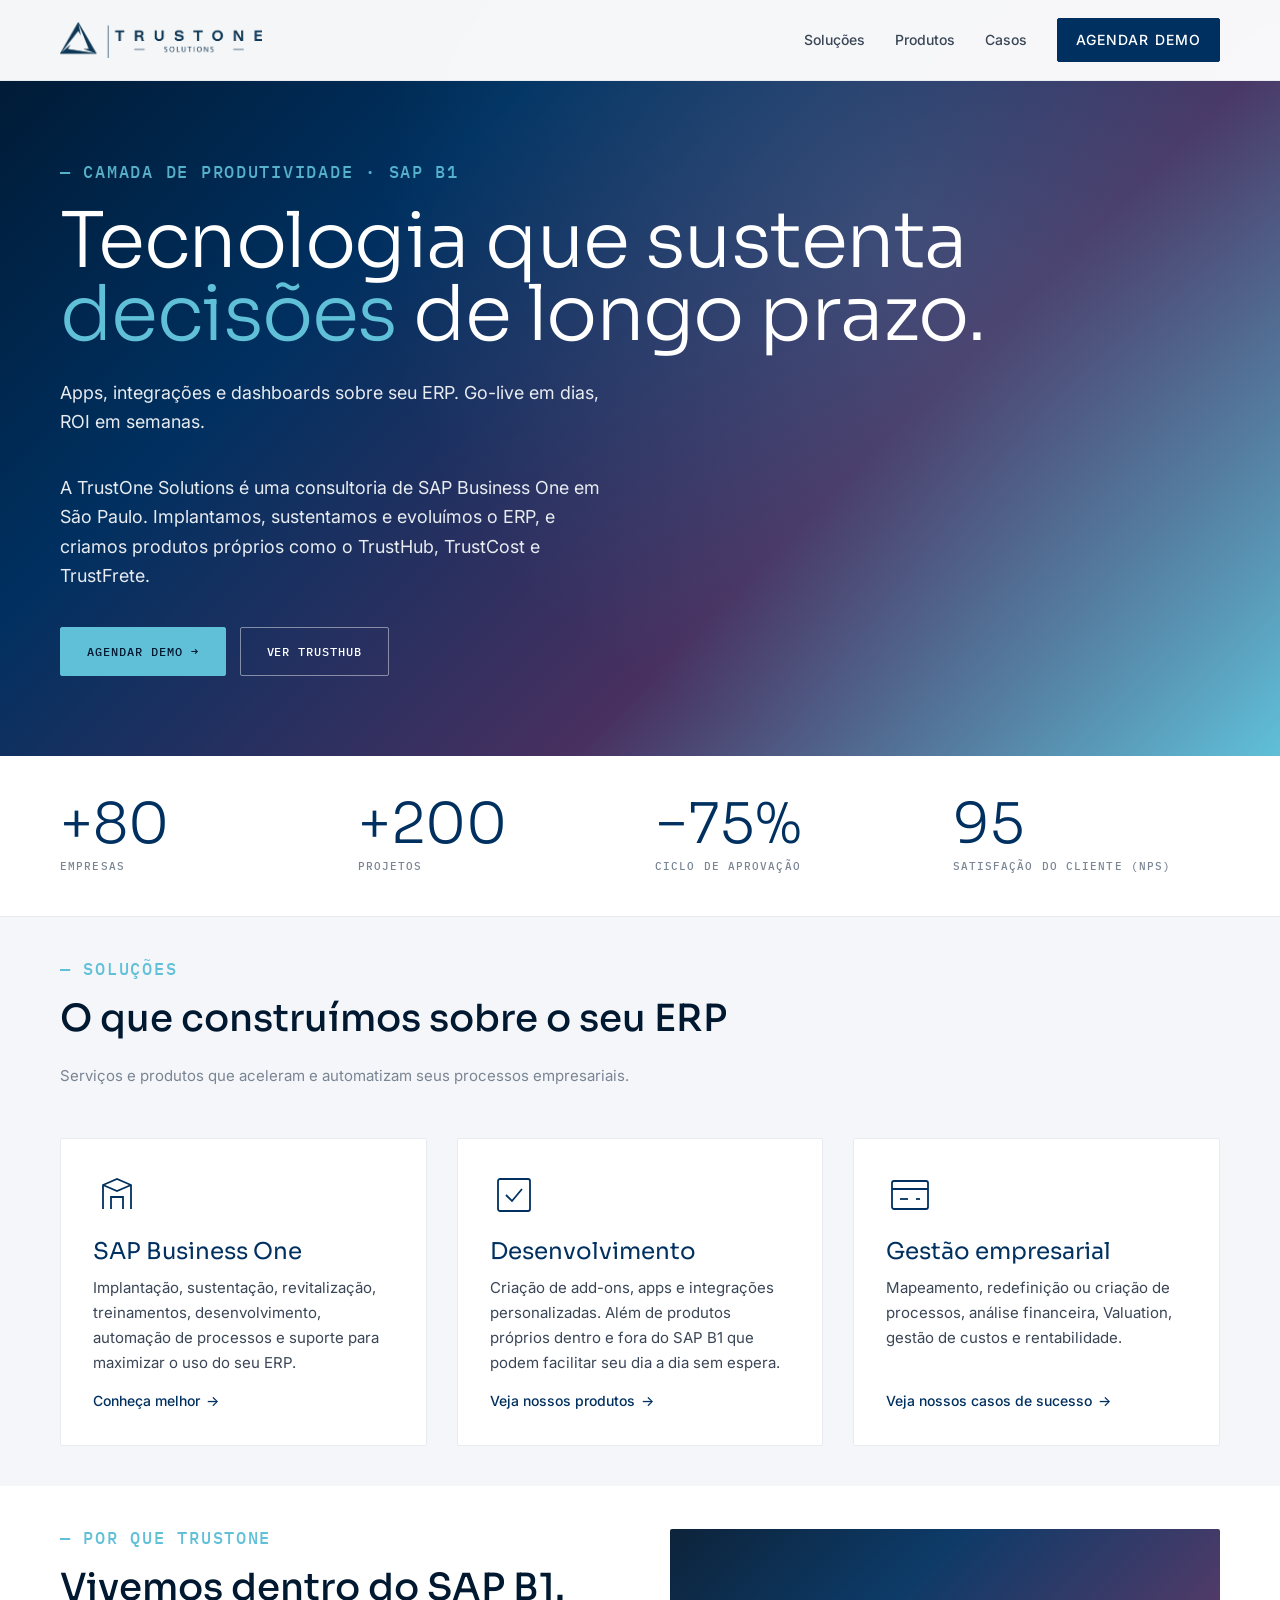
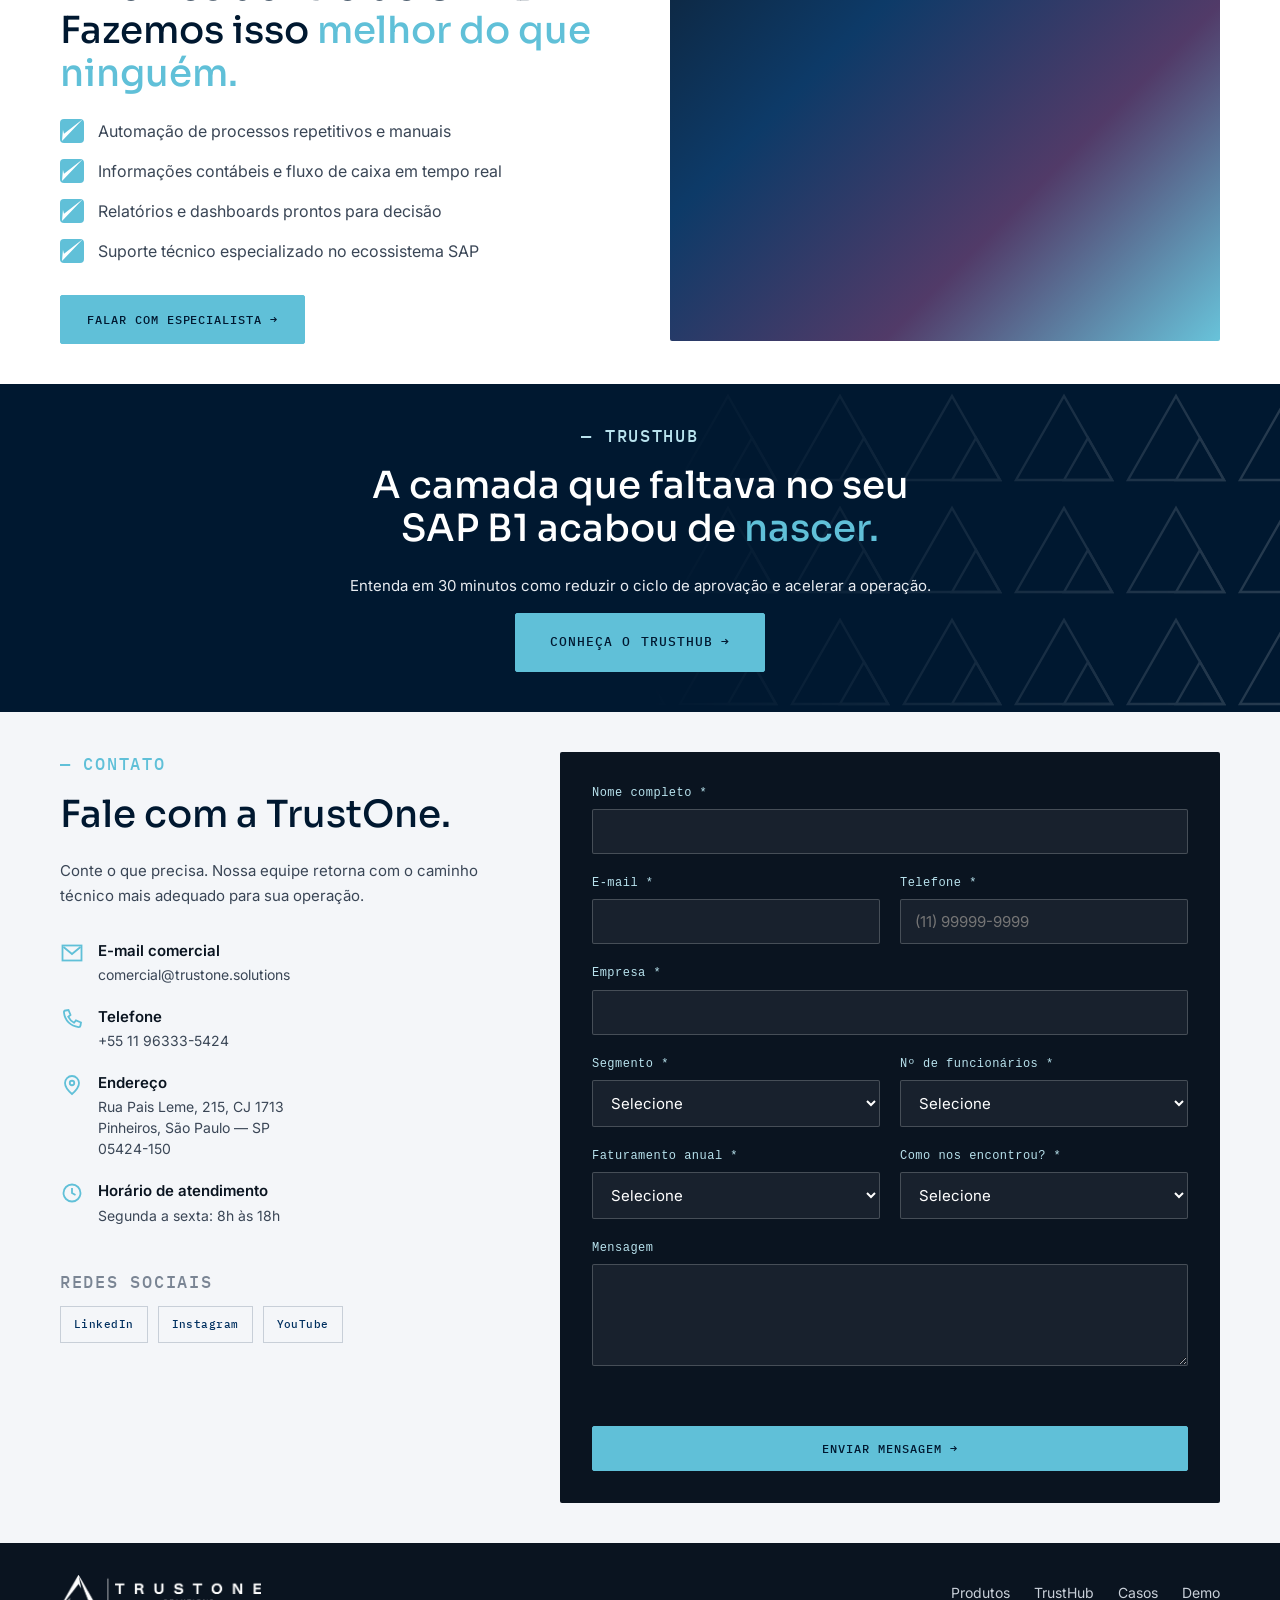
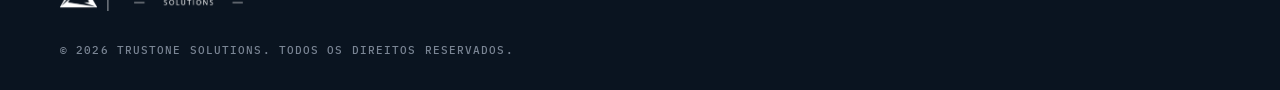
==== commit 5c19e6f3: "SEO/GEO: títulos, canonical, Open Graph, JSON-LD, FAQ, robots.txt e sitemap.xml Co-Authored-By: Clau" ====
--- a/index.html
+++ b/index.html
@@ -4,11 +4,85 @@
 <head>
   <meta charset="UTF-8" />
   <meta name="viewport" content="width=device-width, initial-scale=1.0" />
-  <meta name="description" content="TrustOne Solutions - A camada de produtividade que faltava no seu SAP B1. Apps, integrações e dashboards com go-live em dias." />
-  <meta name="keywords" content="SAP Business One, consultoria empresarial, analytics, desenvolvimento, gestão empresarial, ERP, business intelligence, automação de processos, São Paulo">
+  <meta name="description" content="TrustOne Solutions: consultoria de SAP Business One em São Paulo. Implantação, sustentação, automação, add-ons e o app TrustHub para aprovações." />
+  <meta name="keywords" content="SAP Business One, consultoria SAP B1, implantação SAP Business One, TrustHub, TrustOne Solutions, São Paulo">
   <meta name="language" content="pt-BR">
+  <link rel="canonical" href="https://trustone.solutions/" />
+  <meta property="og:type" content="website" />
+  <meta property="og:locale" content="pt_BR" />
+  <meta property="og:site_name" content="TrustOne Solutions" />
+  <meta property="og:title" content="TrustOne Solutions | Consultoria de SAP Business One em São Paulo" />
+  <meta property="og:description" content="Implantação, sustentação, automação e produtos próprios para SAP Business One, como o TrustHub." />
+  <meta property="og:url" content="https://trustone.solutions/" />
+  <meta property="og:image" content="https://trustone.solutions/assets/logo_horizontal_2cores.png" />
   <link rel="icon" type="image/png" href="assets/favicon.png">
-  <title>TrustOne Solutions</title>
+  <title>TrustOne Solutions | Consultoria de SAP Business One em São Paulo</title>
+  <script type="application/ld+json">
+  {
+    "@context": "https://schema.org",
+    "@graph": [
+      {
+        "@type": "ProfessionalService",
+        "@id": "https://trustone.solutions/#organization",
+        "name": "TrustOne Solutions",
+        "url": "https://trustone.solutions/",
+        "logo": "https://trustone.solutions/assets/logo_horizontal_2cores.png",
+        "description": "Consultoria de SAP Business One: implantação, sustentação, revitalização, treinamentos, desenvolvimento de add-ons e integrações, automação de processos e produtos próprios como o TrustHub.",
+        "telephone": "+55-11-96333-5424",
+        "email": "comercial@trustone.solutions",
+        "address": {
+          "@type": "PostalAddress",
+          "streetAddress": "Rua Pais Leme, 215, Conjunto 1713",
+          "addressLocality": "São Paulo",
+          "addressRegion": "SP",
+          "postalCode": "05424-150",
+          "addressCountry": "BR"
+        },
+        "openingHours": "Mo-Fr 08:00-18:00",
+        "areaServed": "BR",
+        "knowsAbout": ["SAP Business One", "Automação de processos", "Aprovações empresariais", "Custos industriais"],
+        "sameAs": [
+          "https://www.linkedin.com/company/trustone-solutions/",
+          "https://www.instagram.com/trustone.solutions/",
+          "https://www.youtube.com/@TrustOneSolutionsB1"
+        ]
+      },
+      {
+        "@type": "WebSite",
+        "@id": "https://trustone.solutions/#website",
+        "url": "https://trustone.solutions/",
+        "name": "TrustOne Solutions",
+        "inLanguage": "pt-BR",
+        "publisher": { "@id": "https://trustone.solutions/#organization" }
+      },
+      {
+        "@type": "FAQPage",
+        "mainEntity": [
+          {
+            "@type": "Question",
+            "name": "O que é a TrustOne Solutions?",
+            "acceptedAnswer": { "@type": "Answer", "text": "A TrustOne Solutions é uma consultoria e desenvolvedora de produtos para o SAP Business One, com sede em São Paulo (SP). Atua em implantação, sustentação, revitalização, treinamentos, automação de processos, add-ons e integrações." }
+          },
+          {
+            "@type": "Question",
+            "name": "O que é o TrustHub?",
+            "acceptedAnswer": { "@type": "Answer", "text": "O TrustHub é um aplicativo da TrustOne Solutions para aprovações empresariais integrado ao SAP Business One. Permite decidir pelo celular, com documento completo, anexos e histórico, e devolve a decisão ao ERP." }
+          },
+          {
+            "@type": "Question",
+            "name": "Quais produtos a TrustOne oferece para o SAP Business One?",
+            "acceptedAnswer": { "@type": "Answer", "text": "TrustHub (aprovações), TrustCost (encerramento de custos) e TrustFrete (despesas de frete)." }
+          },
+          {
+            "@type": "Question",
+            "name": "Onde fica a TrustOne Solutions e como falar com a equipe?",
+            "acceptedAnswer": { "@type": "Answer", "text": "Rua Pais Leme, 215, conjunto 1713, Pinheiros, São Paulo (SP). Contato: comercial@trustone.solutions ou +55 11 96333-5424, de segunda a sexta, das 8h às 18h." }
+          }
+        ]
+      }
+    ]
+  }
+  </script>
 
   <!-- Google Fonts: Sora (títulos), Inter (corpo), IBM Plex Mono (labels) -->
   <link rel="preconnect" href="https://fonts.googleapis.com" />
@@ -55,6 +129,9 @@
         </h1>
         <p class="body-text hero__lead">
           Apps, integrações e dashboards sobre seu ERP. Go-live em dias, ROI em semanas.
+        </p>
+        <p class="body-text hero__lead">
+          A TrustOne Solutions é uma consultoria de SAP Business One em São Paulo. Implantamos, sustentamos e evoluímos o ERP, e criamos produtos próprios como o TrustHub, TrustCost e TrustFrete.
         </p>
         <div class="hero__actions">
           <a href="#contato" class="btn btn--primary">Agendar demo <span class="arrow" aria-hidden="true">→</span></a>
@@ -80,7 +157,7 @@
           <span class="metric-card__label">Ciclo de Aprovação</span>
         </article>
         <article class="metric-card">
-          <span class="metric-card__number" data-target="95" data-suffix="%">95</span>
+          <span class="metric-card__number" data-target="95">95</span>
           <span class="metric-card__label">Satisfação do cliente (NPS)</span>
         </article>
       </div>
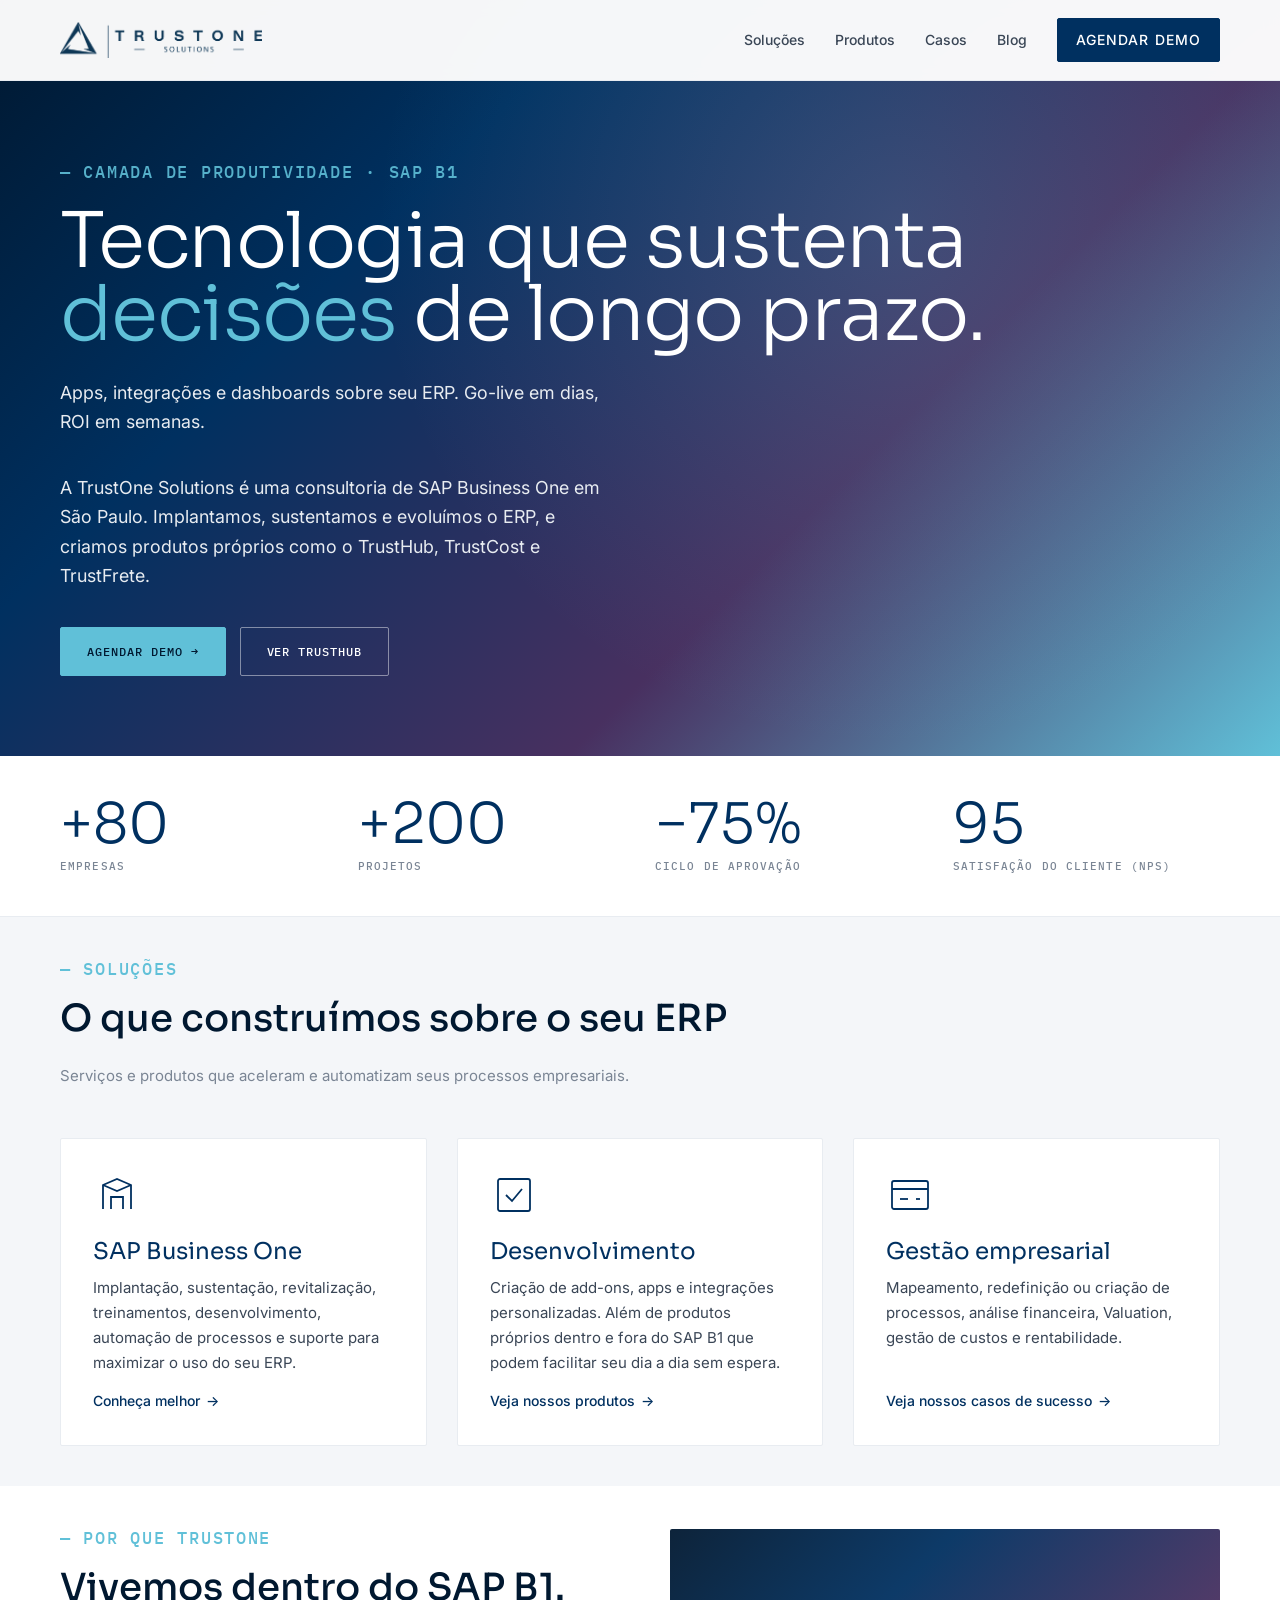
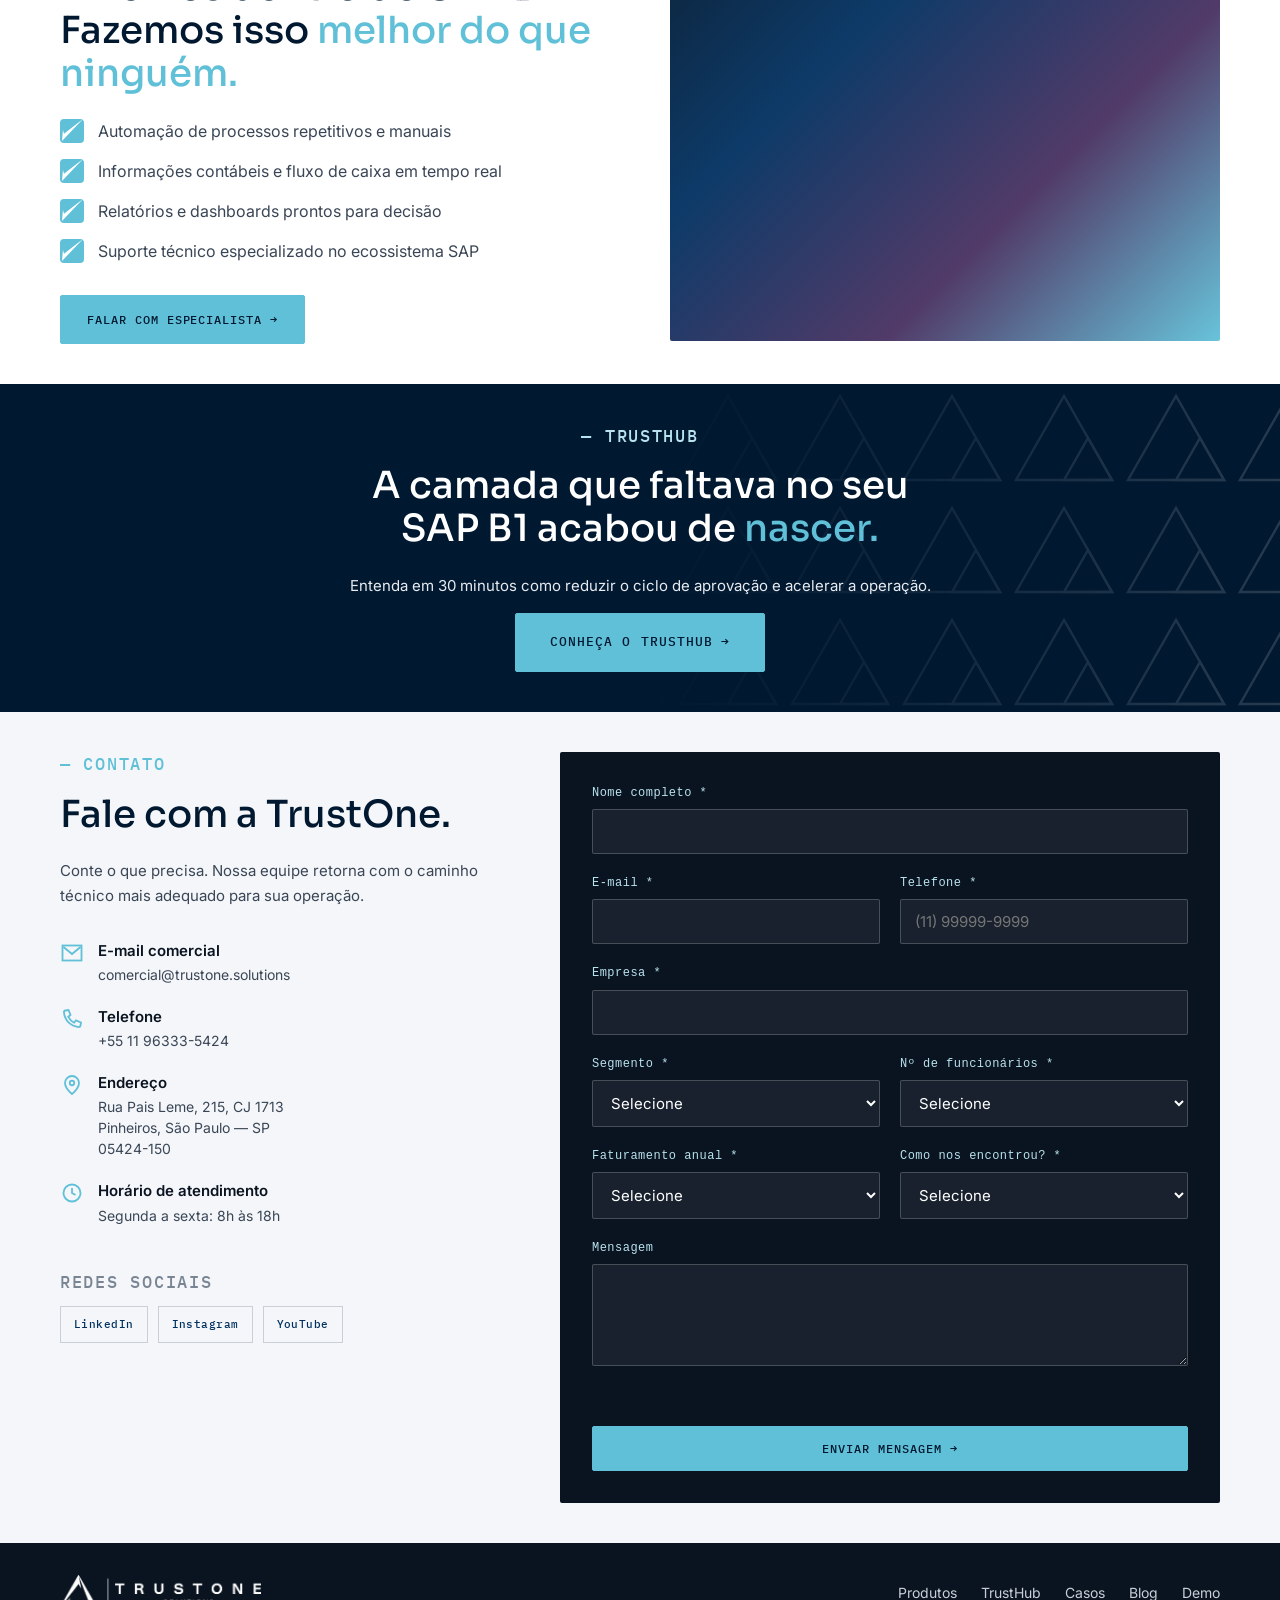
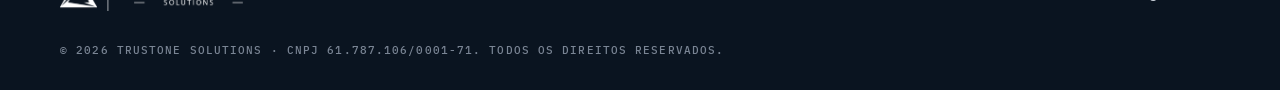
==== commit 0347ad99: "Blog com 4 artigos, llms.txt, CNPJ no rodapé e sitemap atualizado Co-Authored-By: Claude Sonnet 5.5 " ====
--- a/index.html
+++ b/index.html
@@ -28,6 +28,7 @@
         "url": "https://trustone.solutions/",
         "logo": "https://trustone.solutions/assets/logo_horizontal_2cores.png",
         "description": "Consultoria de SAP Business One: implantação, sustentação, revitalização, treinamentos, desenvolvimento de add-ons e integrações, automação de processos e produtos próprios como o TrustHub.",
+        "taxID": "61.787.106/0001-71",
         "telephone": "+55-11-96333-5424",
         "email": "comercial@trustone.solutions",
         "address": {
@@ -107,7 +108,7 @@
       <nav class="main-nav" id="mainNav" aria-label="Navegação principal">
         <a href="#solucoes">Soluções</a>
         <a href="produtos.html">Produtos</a>
-        <a href="casos.html">Casos</a>
+        <a href="casos.html">Casos</a><a href="blog.html">Blog</a>
         <a href="#contato" class="btn btn--small">Agendar demo</a>
       </nav>
 
@@ -357,10 +358,10 @@
       <nav class="footer-nav" aria-label="Links do rodapé">
         <a href="produtos.html">Produtos</a>
         <a href="trusthub.html">TrustHub</a>
-        <a href="casos.html">Casos</a>
+        <a href="casos.html">Casos</a><a href="blog.html">Blog</a>
         <a href="#contato">Demo</a>
       </nav>
-      <p class="caption caption--mono footer__legal">© 2026 TrustOne Solutions. Todos os direitos reservados.</p>
+      <p class="caption caption--mono footer__legal">© 2026 TrustOne Solutions · CNPJ 61.787.106/0001-71. Todos os direitos reservados.</p>
     </div>
   </footer>
 
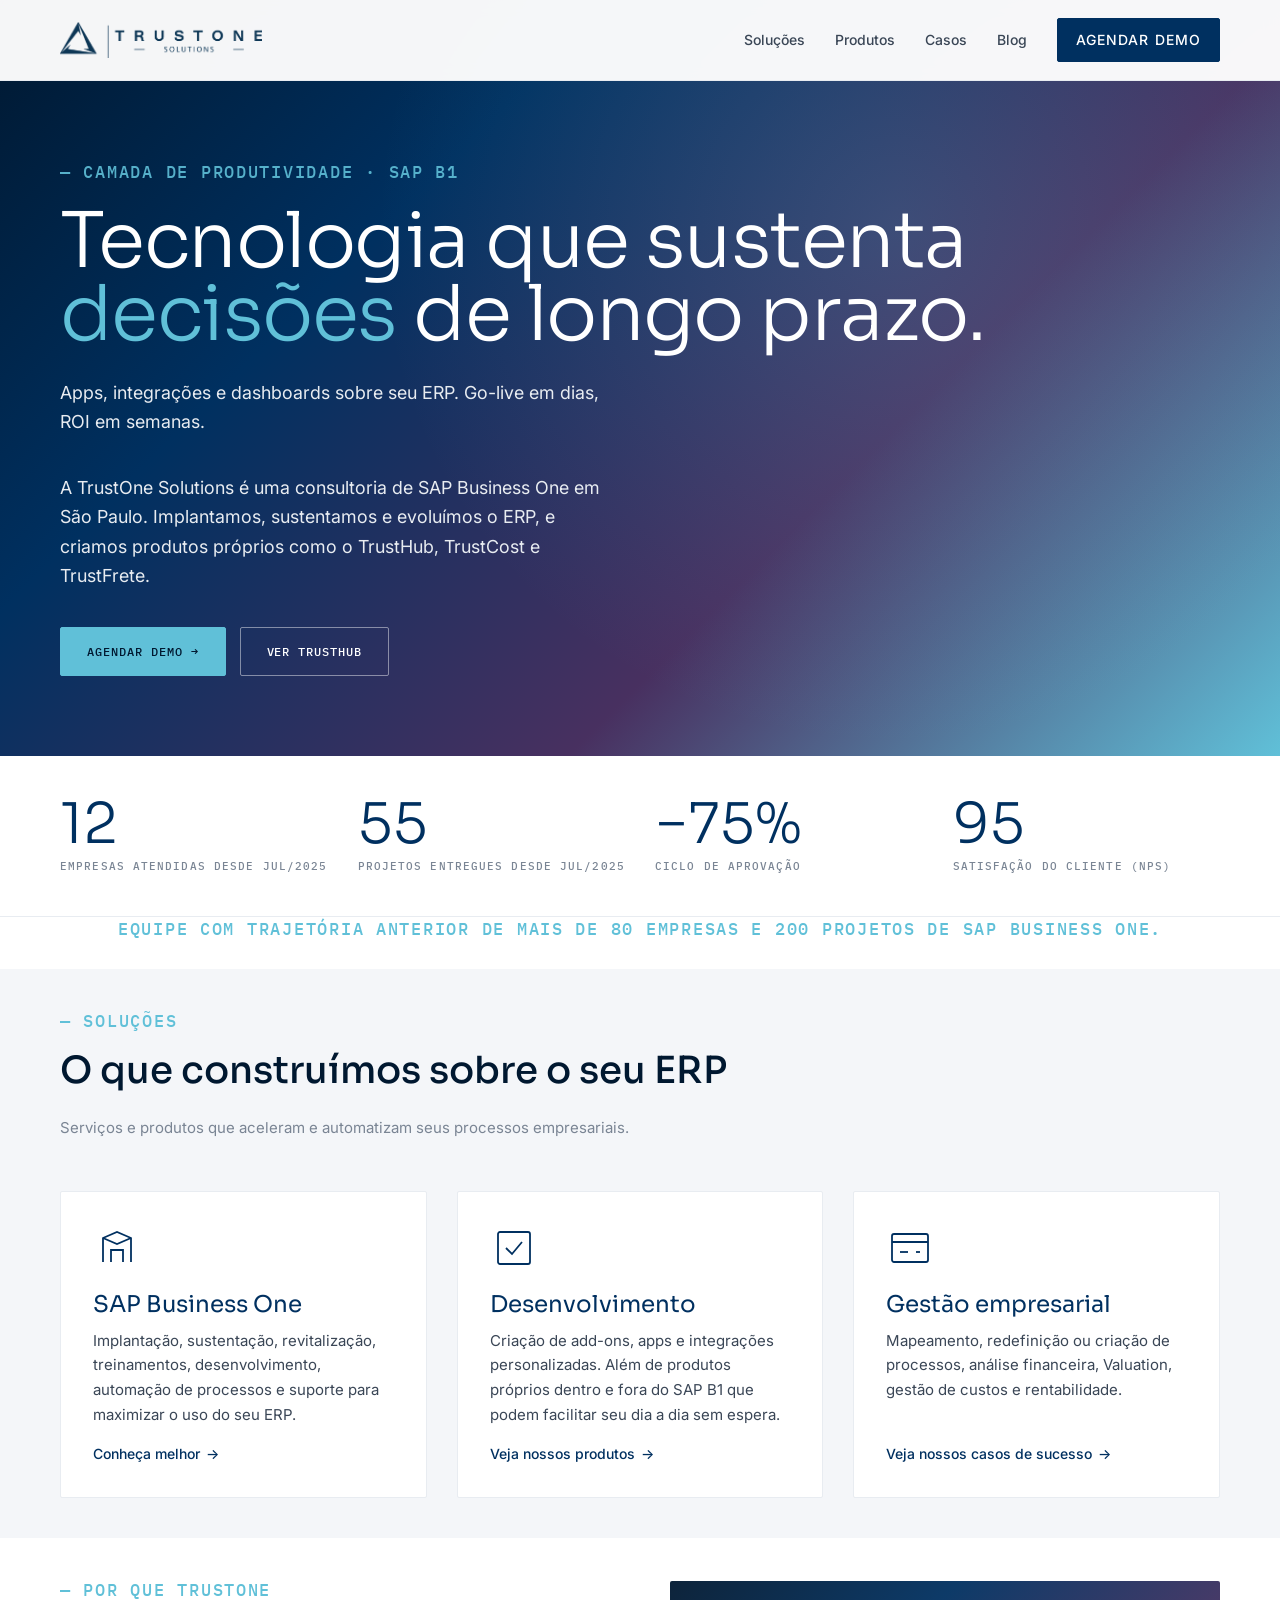
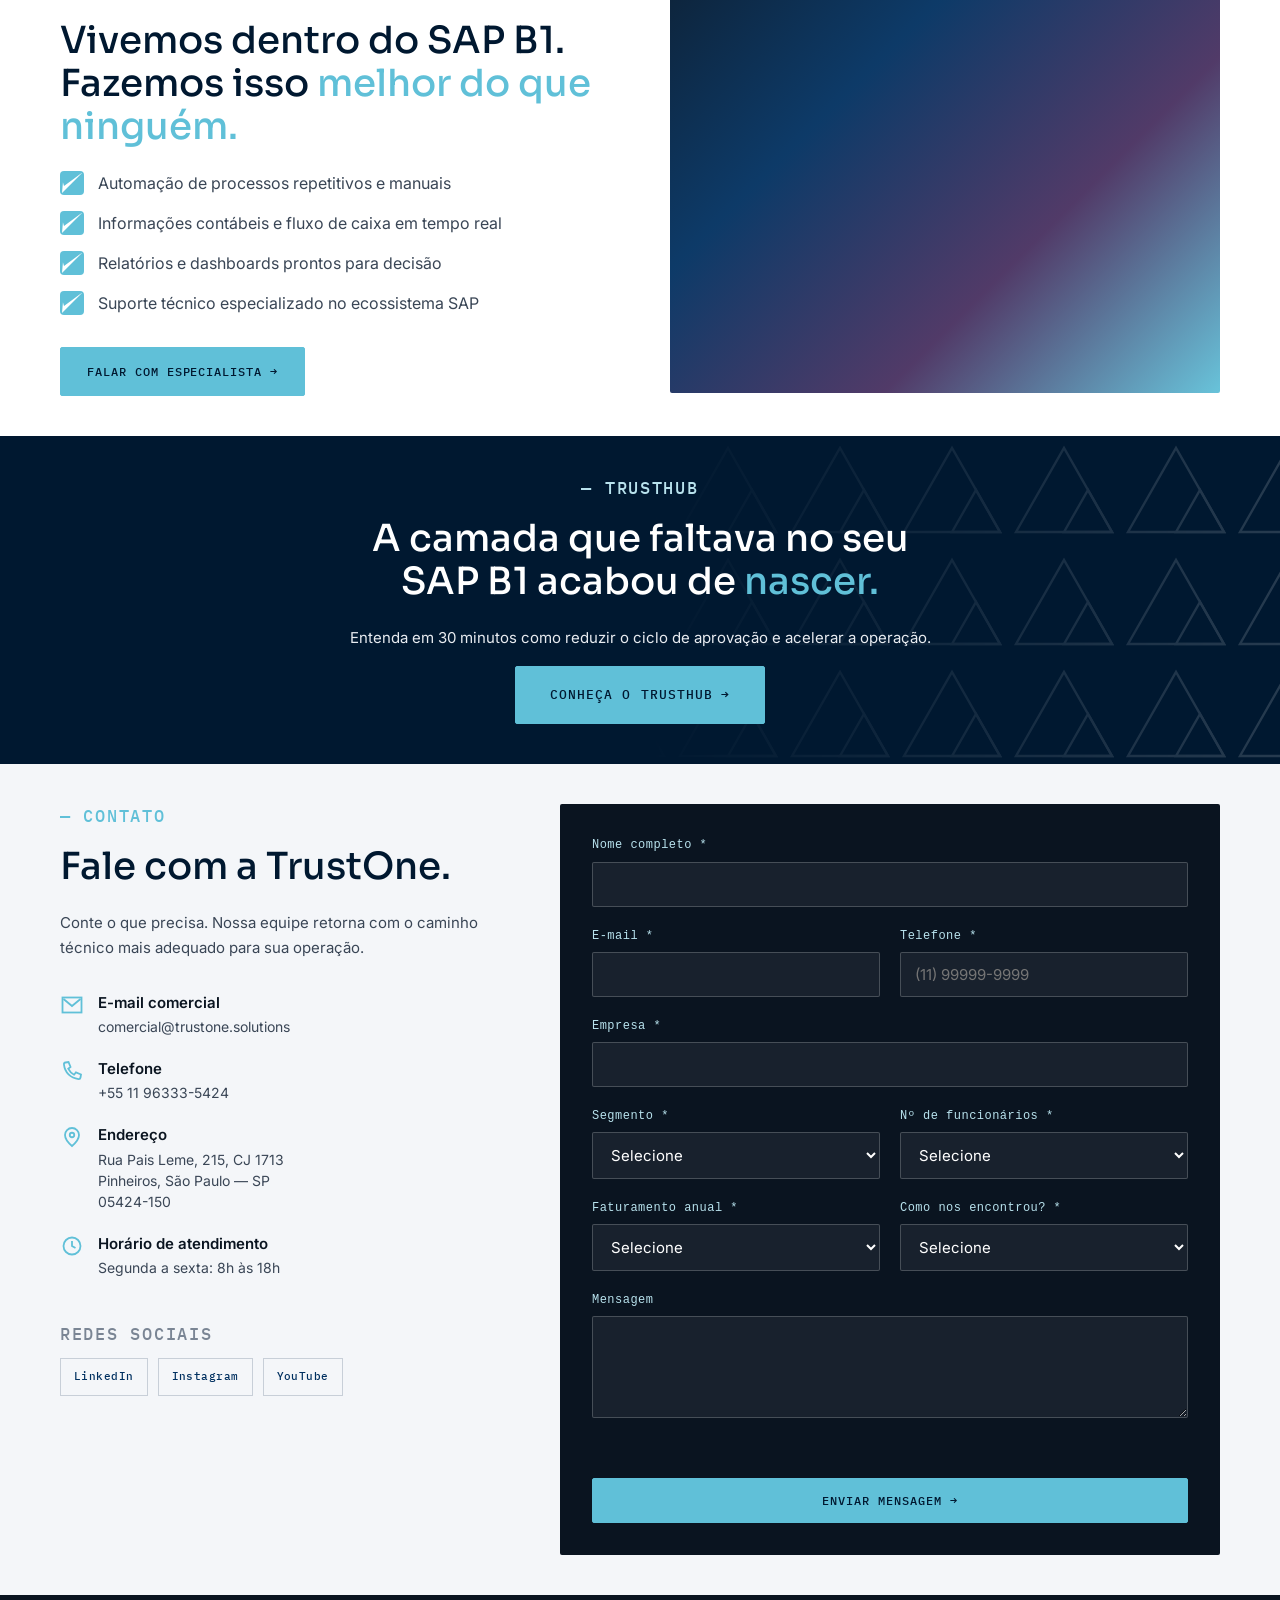
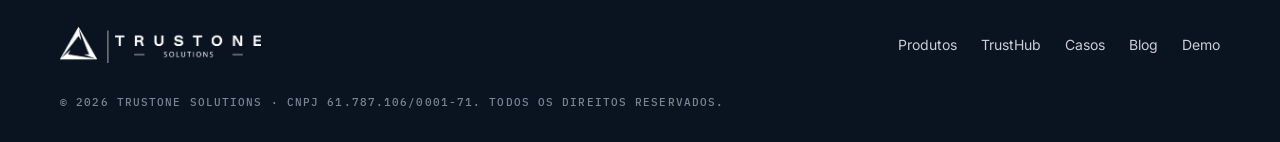
==== commit a50aff46: "Métricas: números reais da TrustOne (12 empresas, 55 projetos desde jul/2025) e trajetória da equipe" ====
--- a/index.html
+++ b/index.html
@@ -146,12 +146,12 @@
       <h2 id="metricsTitle" class="visually-hidden">Métricas de Impacto</h2>
       <div class="container metrics__grid">
         <article class="metric-card">
-          <span class="metric-card__number" data-target="80" data-prefix="+">+80</span>
-          <span class="metric-card__label">Empresas</span>
+          <span class="metric-card__number" data-target="12">12</span>
+          <span class="metric-card__label">Empresas atendidas desde jul/2025</span>
         </article>
         <article class="metric-card">
-          <span class="metric-card__number" data-target="200" data-prefix="+">+200</span>
-          <span class="metric-card__label">Projetos</span>
+          <span class="metric-card__number" data-target="55">55</span>
+          <span class="metric-card__label">Projetos entregues desde jul/2025</span>
         </article>
         <article class="metric-card">
           <span class="metric-card__number" data-target="75" data-prefix="−" data-suffix="%">−75%</span>
@@ -163,6 +163,8 @@
         </article>
       </div>
     </section>
+
+    <p class="caption caption--mono" style="text-align:center;padding:0 16px 28px;background:#fff;margin:0">Equipe com trajetória anterior de mais de 80 empresas e 200 projetos de SAP Business One.</p>
 
     <!-- Produtos / Soluções -->
     <section class="solutions" id="solucoes" aria-labelledby="solutionsTitle">
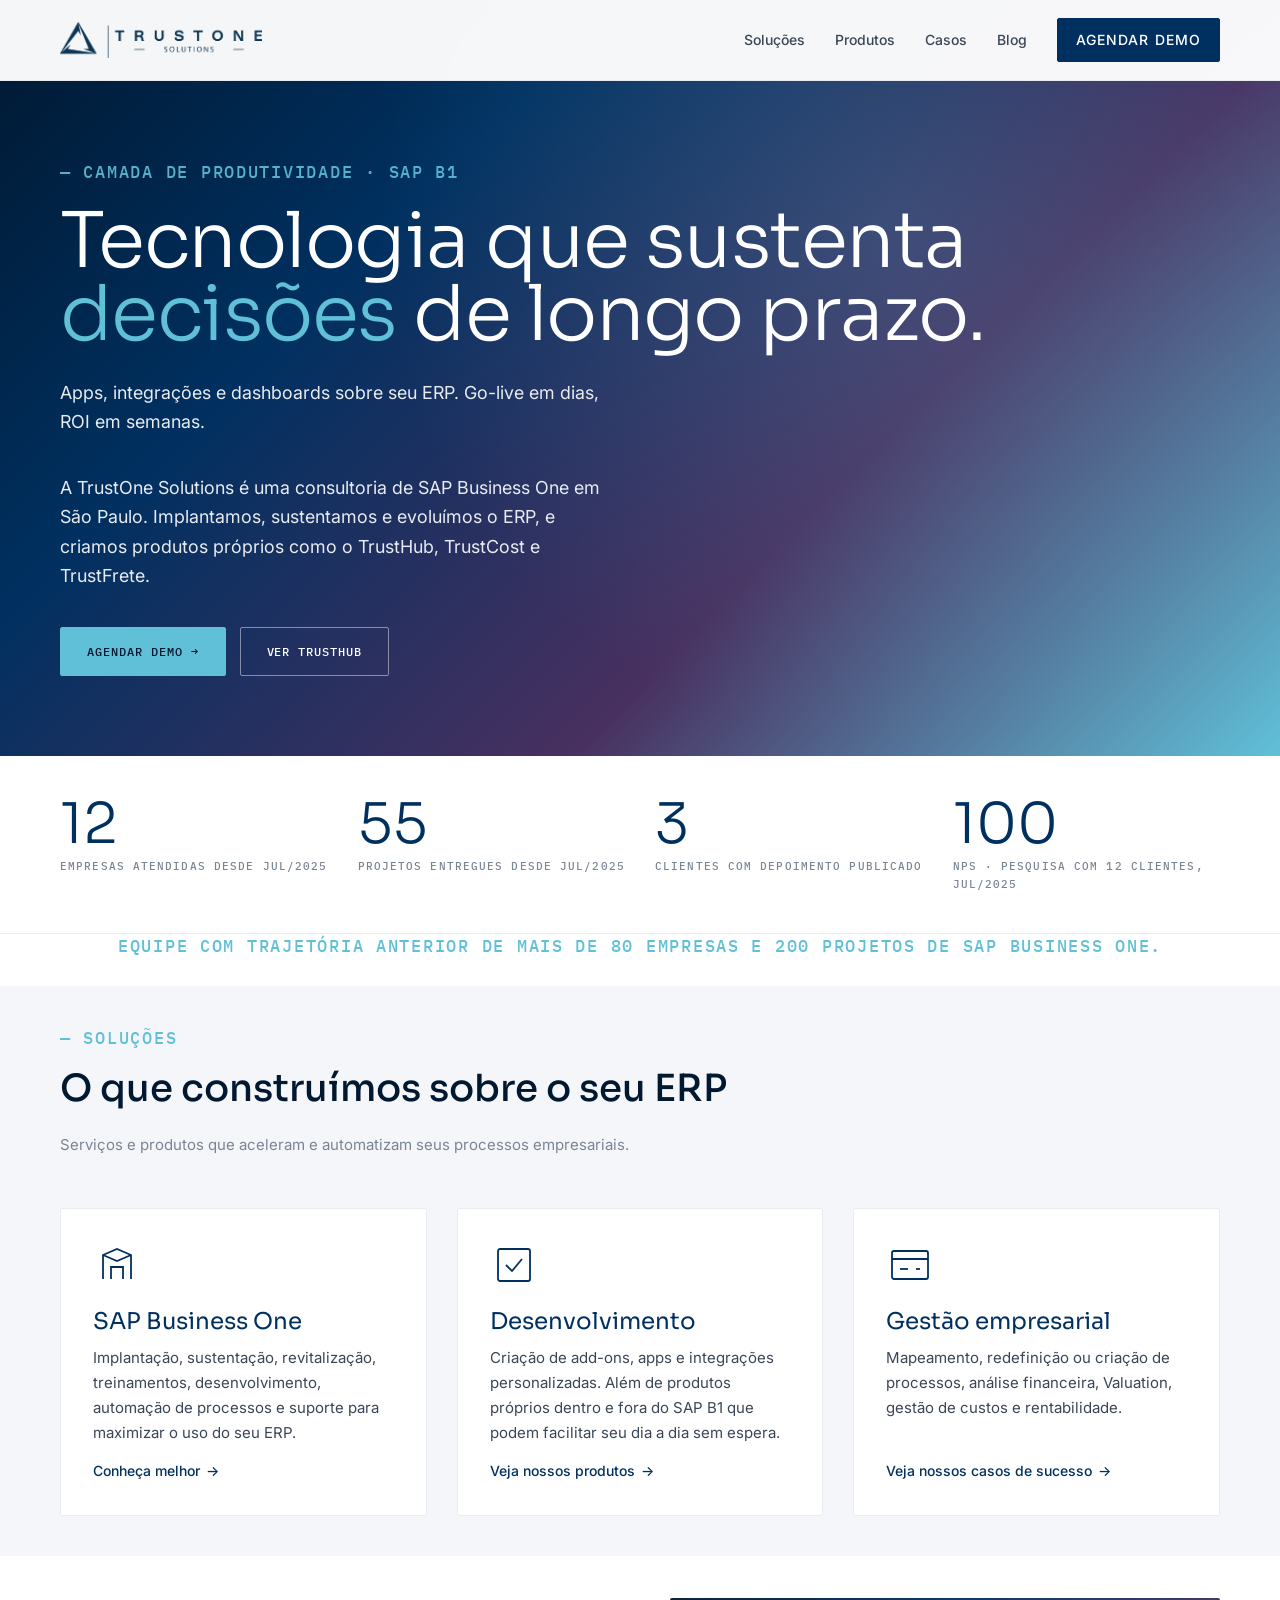
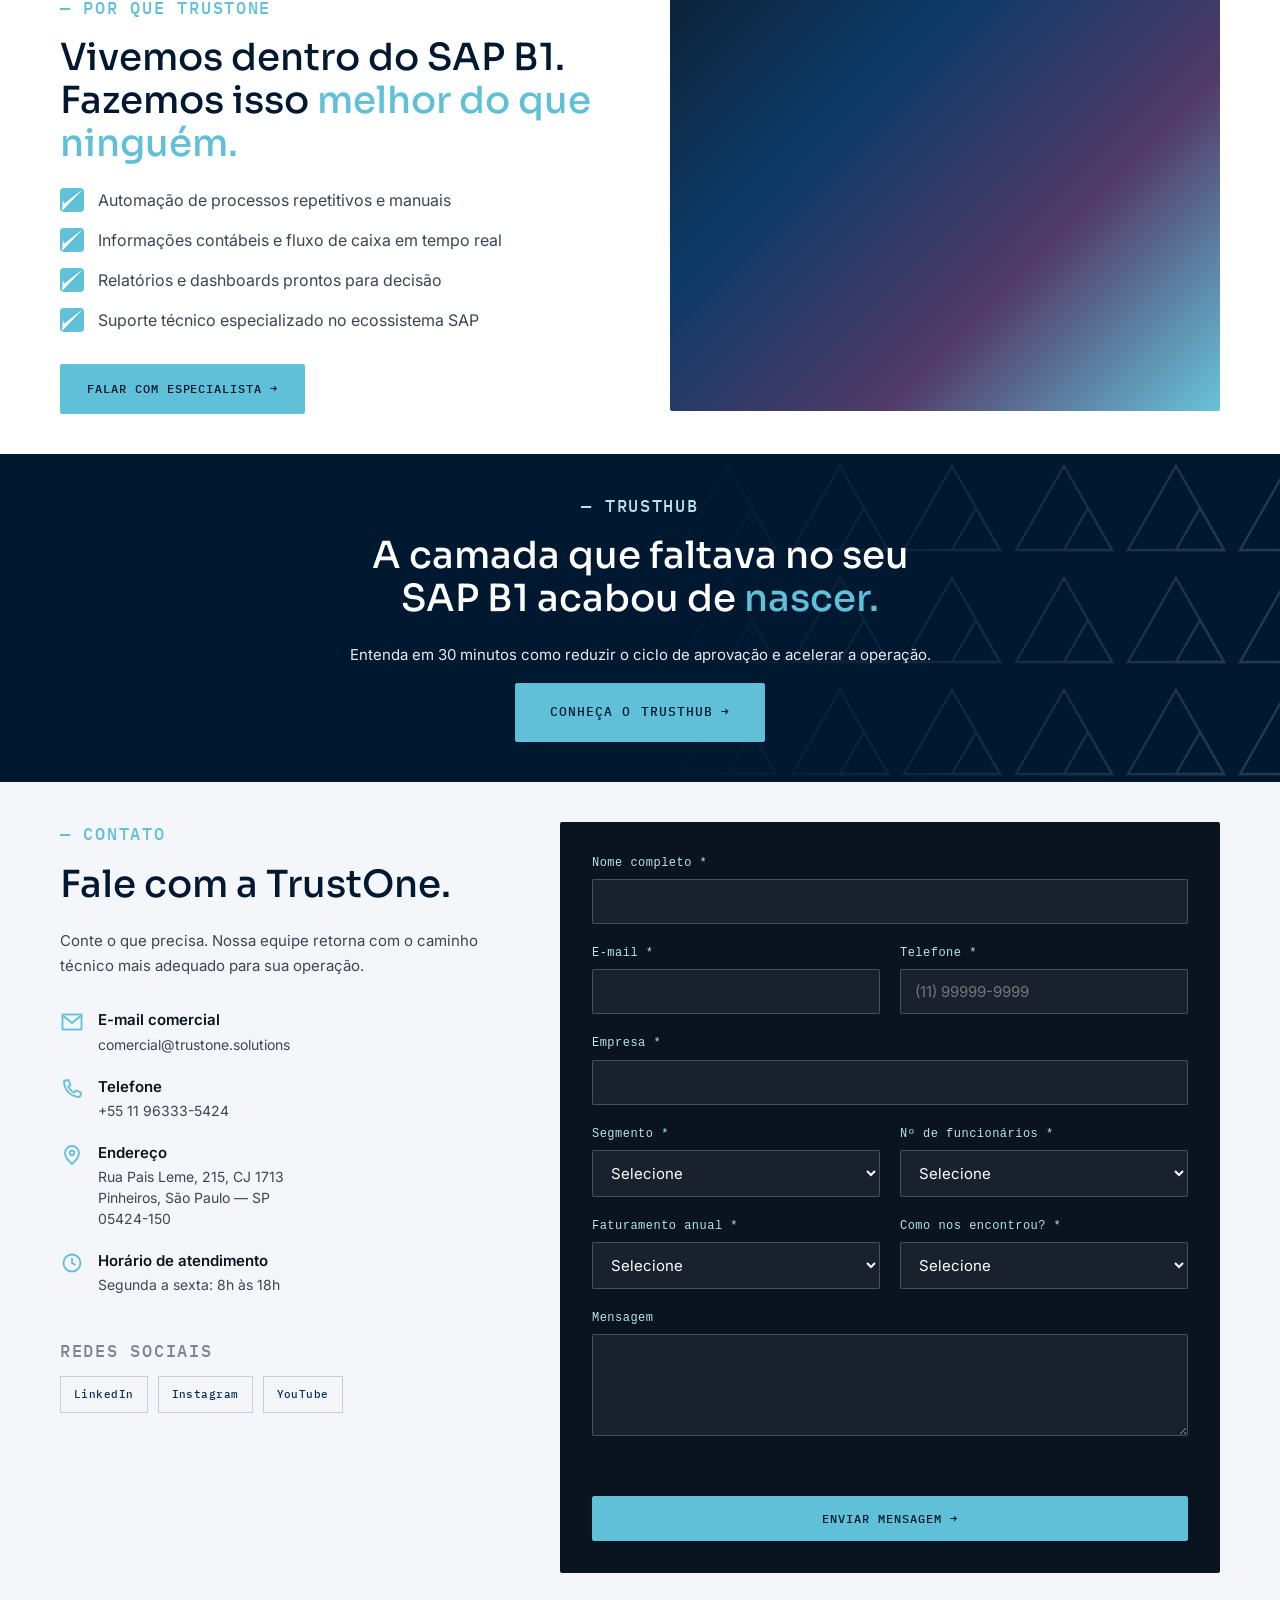
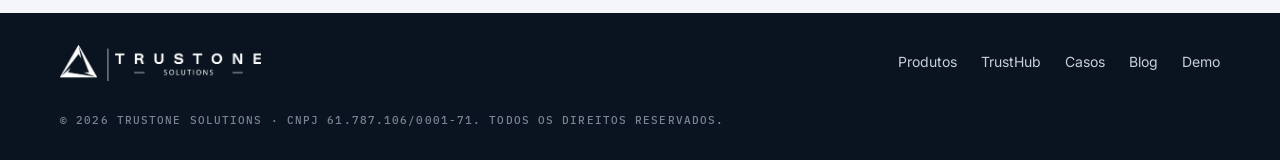
==== commit b80f955b: "Métricas: NPS 100 (pesquisa jul/2025, 12 clientes) e remoção do −75% sem medição Co-Authored-By: Cla" ====
--- a/index.html
+++ b/index.html
@@ -154,12 +154,12 @@
           <span class="metric-card__label">Projetos entregues desde jul/2025</span>
         </article>
         <article class="metric-card">
-          <span class="metric-card__number" data-target="75" data-prefix="−" data-suffix="%">−75%</span>
-          <span class="metric-card__label">Ciclo de Aprovação</span>
+          <span class="metric-card__number" data-target="3">3</span>
+          <span class="metric-card__label">Clientes com depoimento publicado</span>
         </article>
         <article class="metric-card">
-          <span class="metric-card__number" data-target="95">95</span>
-          <span class="metric-card__label">Satisfação do cliente (NPS)</span>
+          <span class="metric-card__number" data-target="100">100</span>
+          <span class="metric-card__label">NPS · pesquisa com 12 clientes, jul/2025</span>
         </article>
       </div>
     </section>
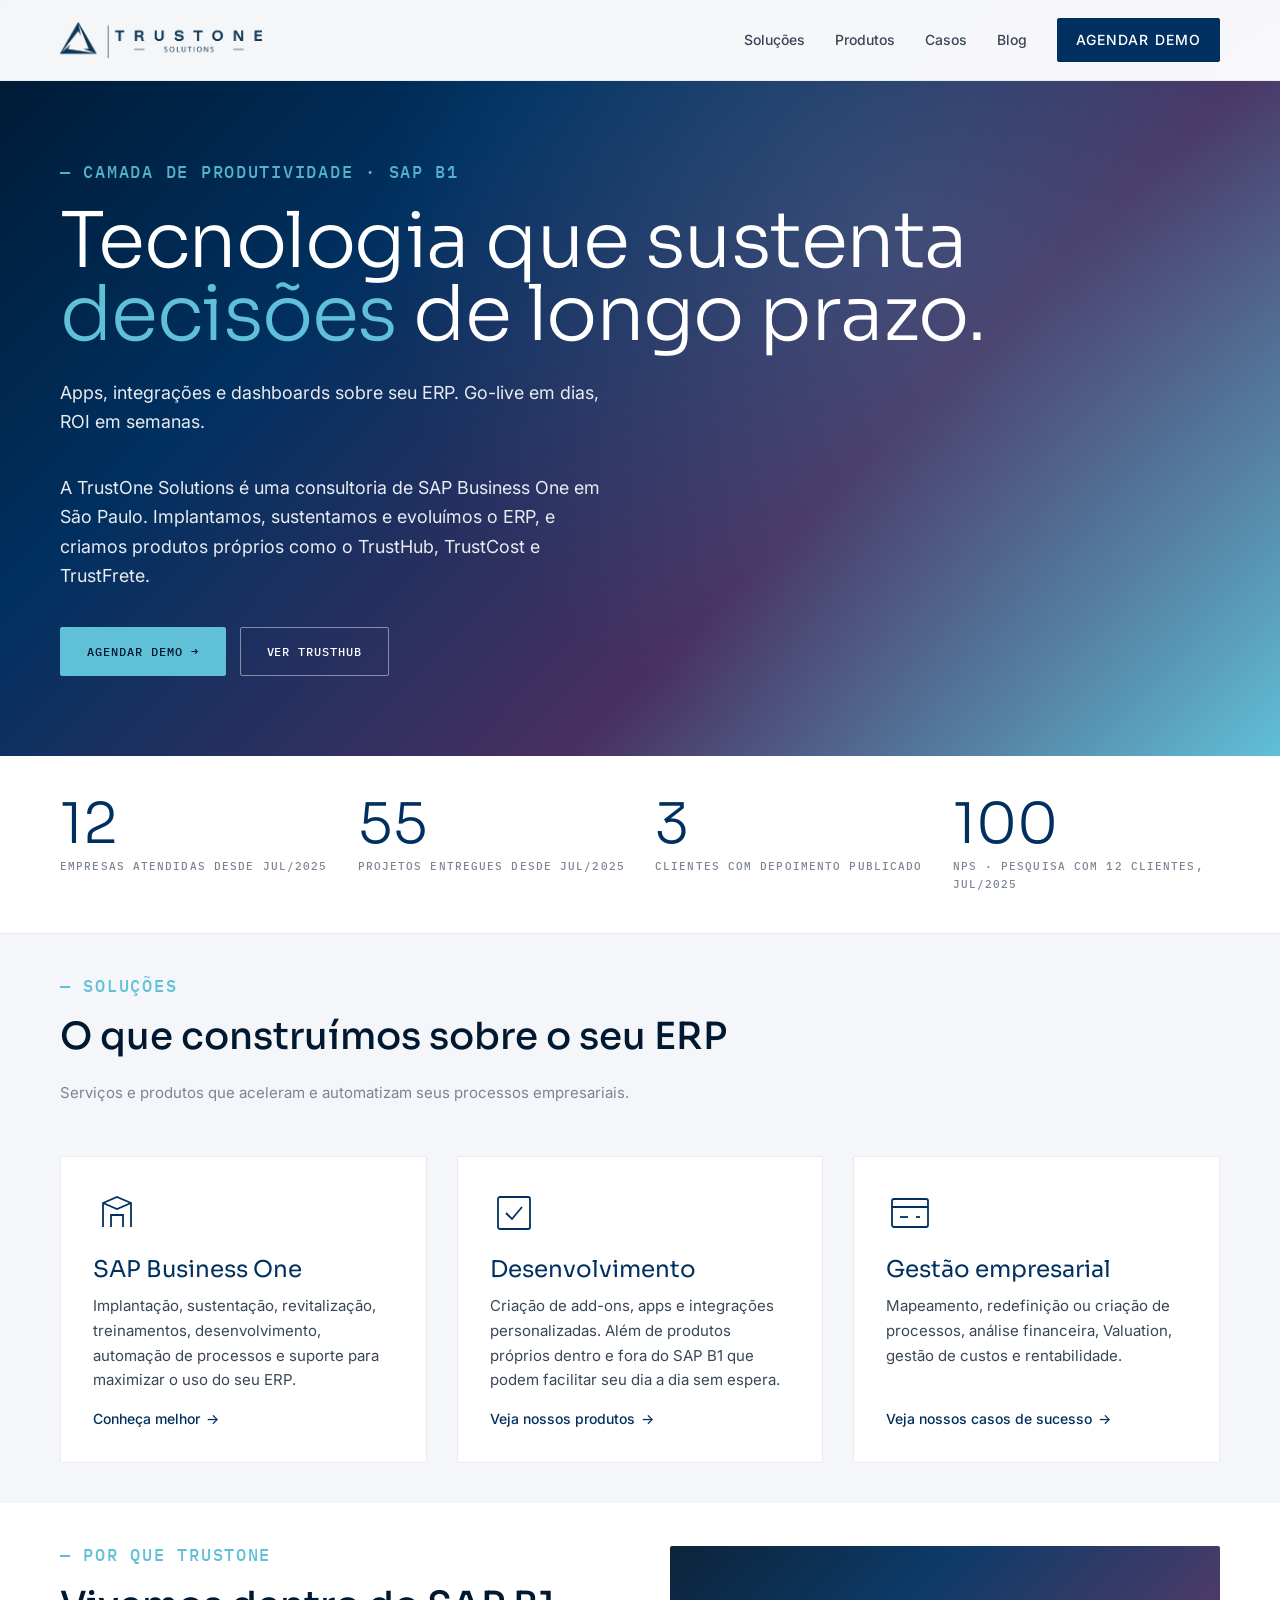
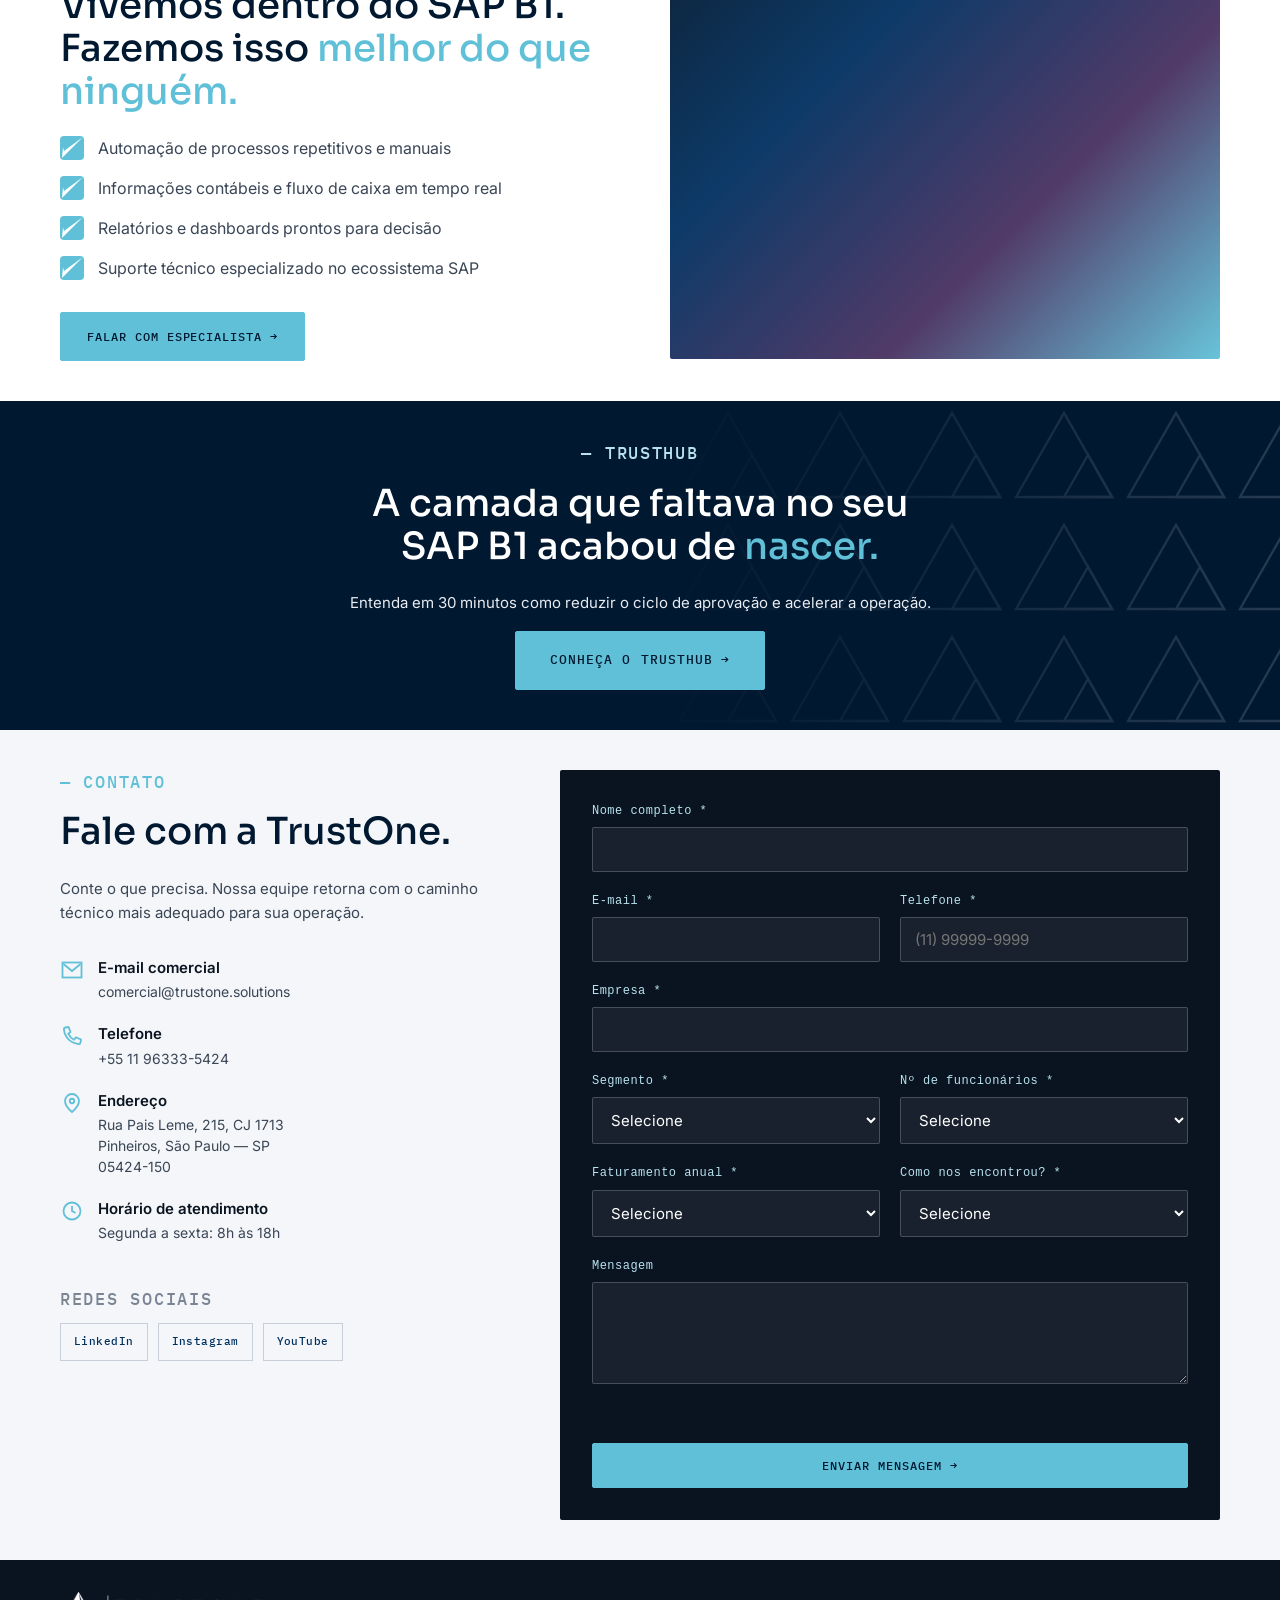
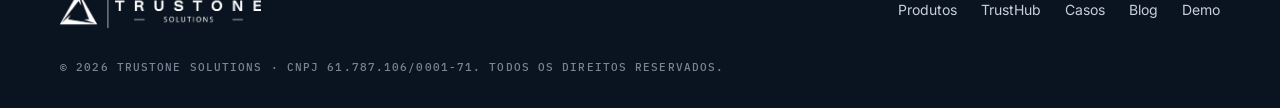
==== commit 5dcdf335: "Remove nota sobre trajetória anterior da equipe Co-Authored-By: Claude Sonnet 5.5 <noreply@anthropic" ====
--- a/index.html
+++ b/index.html
@@ -164,8 +164,6 @@
       </div>
     </section>
 
-    <p class="caption caption--mono" style="text-align:center;padding:0 16px 28px;background:#fff;margin:0">Equipe com trajetória anterior de mais de 80 empresas e 200 projetos de SAP Business One.</p>
-
     <!-- Produtos / Soluções -->
     <section class="solutions" id="solucoes" aria-labelledby="solutionsTitle">
       <div class="container">
